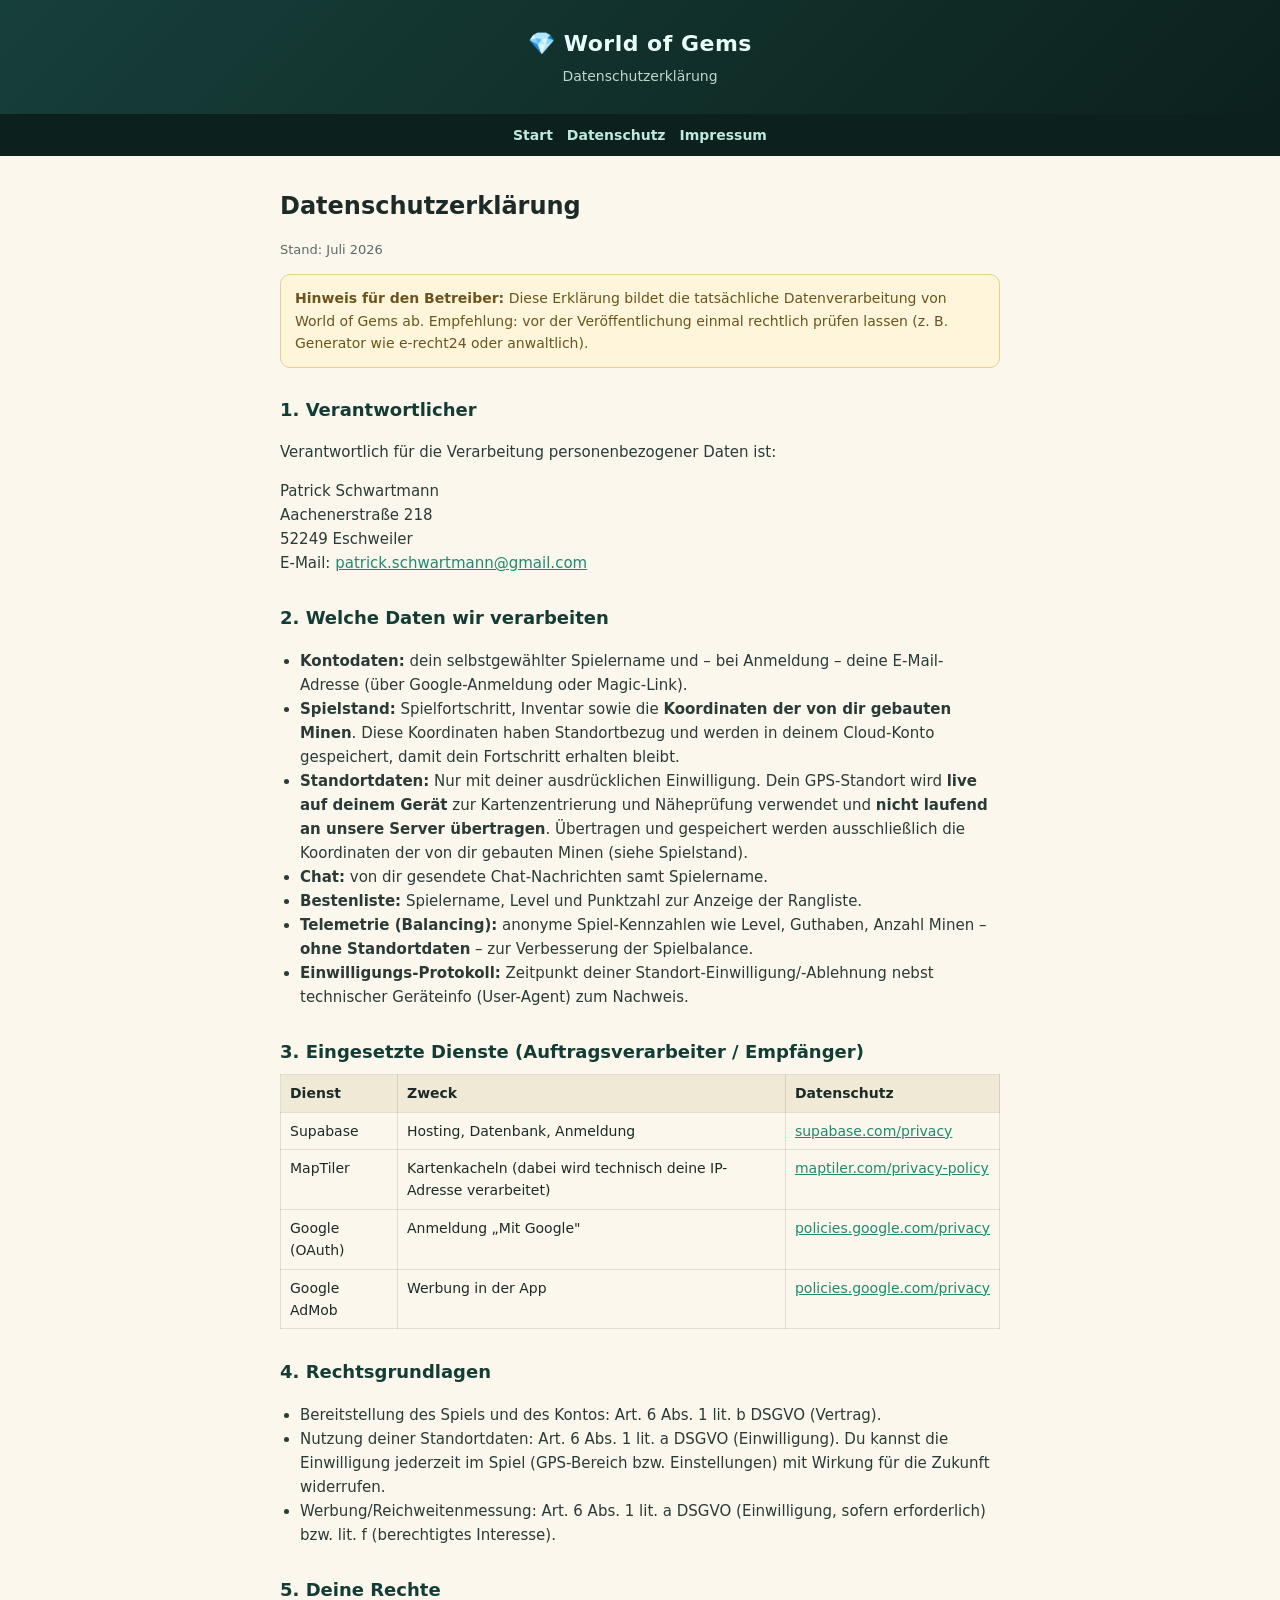
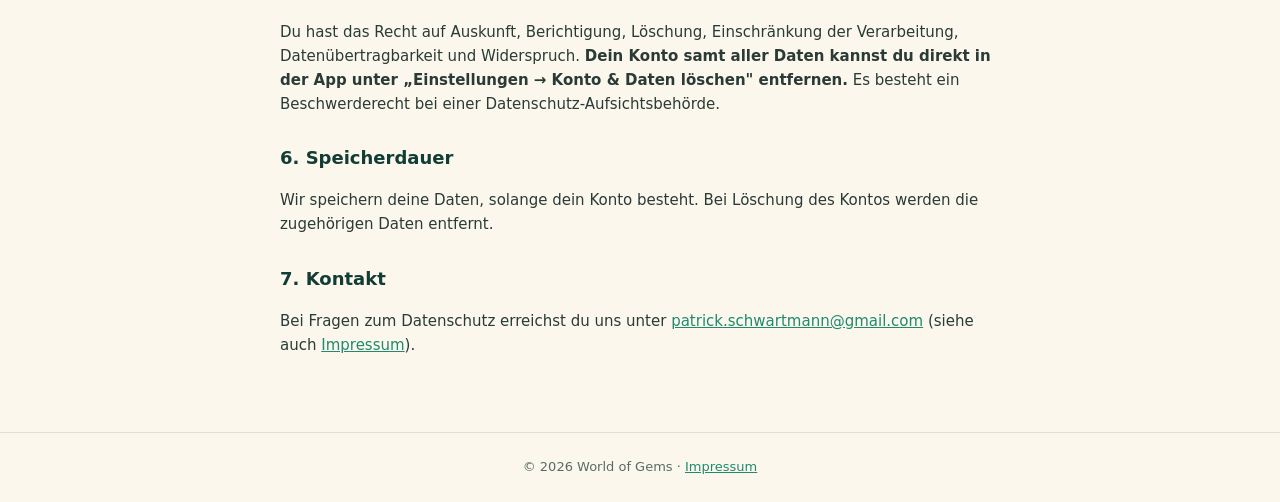
==== datenschutz.html @ c991924c "Add files via upload" ====
<!DOCTYPE html>
<html lang="de">
<head>
<meta charset="utf-8">
<meta name="viewport" content="width=device-width, initial-scale=1">
<title>Datenschutzerklärung – World of Gems</title>
<link rel="stylesheet" href="style.css">
</head>
<body>
<header class="site">
  <div class="logo">💎 World of Gems</div>
  <div class="sub">Datenschutzerklärung</div>
</header>
<nav class="site">
  <a href="index.html">Start</a>
  <a href="datenschutz.html">Datenschutz</a>
  <a href="impressum.html">Impressum</a>
</nav>
<main>
  <h1>Datenschutzerklärung</h1>
  <p class="muted">Stand: Juli 2026</p>

  <div class="note"><b>Hinweis für den Betreiber:</b> Diese Erklärung bildet die tatsächliche Datenverarbeitung von World of Gems ab. Empfehlung: vor der Veröffentlichung einmal rechtlich prüfen lassen (z. B. Generator wie e-recht24 oder anwaltlich).</div>

  <h2>1. Verantwortlicher</h2>
  <p>Verantwortlich für die Verarbeitung personenbezogener Daten ist:</p>
  <p>Patrick Schwartmann<br>Aachenerstraße 218<br>52249 Eschweiler<br>E-Mail: <a href="mailto:patrick.schwartmann@gmail.com">patrick.schwartmann@gmail.com</a></p>

  <h2>2. Welche Daten wir verarbeiten</h2>
  <ul>
    <li><b>Kontodaten:</b> dein selbstgewählter Spielername und – bei Anmeldung – deine E-Mail-Adresse (über Google-Anmeldung oder Magic-Link).</li>
    <li><b>Spielstand:</b> Spielfortschritt, Inventar sowie die <b>Koordinaten der von dir gebauten Minen</b>. Diese Koordinaten haben Standortbezug und werden in deinem Cloud-Konto gespeichert, damit dein Fortschritt erhalten bleibt.</li>
    <li><b>Standortdaten:</b> Nur mit deiner ausdrücklichen Einwilligung. Dein GPS-Standort wird <b>live auf deinem Gerät</b> zur Kartenzentrierung und Näheprüfung verwendet und <b>nicht laufend an unsere Server übertragen</b>. Übertragen und gespeichert werden ausschließlich die Koordinaten der von dir gebauten Minen (siehe Spielstand).</li>
    <li><b>Chat:</b> von dir gesendete Chat-Nachrichten samt Spielername.</li>
    <li><b>Bestenliste:</b> Spielername, Level und Punktzahl zur Anzeige der Rangliste.</li>
    <li><b>Telemetrie (Balancing):</b> anonyme Spiel-Kennzahlen wie Level, Guthaben, Anzahl Minen – <b>ohne Standortdaten</b> – zur Verbesserung der Spielbalance.</li>
    <li><b>Einwilligungs-Protokoll:</b> Zeitpunkt deiner Standort-Einwilligung/-Ablehnung nebst technischer Geräteinfo (User-Agent) zum Nachweis.</li>
  </ul>

  <h2>3. Eingesetzte Dienste (Auftragsverarbeiter / Empfänger)</h2>
  <table>
    <tr><th>Dienst</th><th>Zweck</th><th>Datenschutz</th></tr>
    <tr><td>Supabase</td><td>Hosting, Datenbank, Anmeldung</td><td><a href="https://supabase.com/privacy" target="_blank" rel="noopener">supabase.com/privacy</a></td></tr>
    <tr><td>MapTiler</td><td>Kartenkacheln (dabei wird technisch deine IP-Adresse verarbeitet)</td><td><a href="https://www.maptiler.com/privacy-policy/" target="_blank" rel="noopener">maptiler.com/privacy-policy</a></td></tr>
    <tr><td>Google (OAuth)</td><td>Anmeldung „Mit Google"</td><td><a href="https://policies.google.com/privacy" target="_blank" rel="noopener">policies.google.com/privacy</a></td></tr>
    <tr><td>Google AdMob</td><td>Werbung in der App</td><td><a href="https://policies.google.com/privacy" target="_blank" rel="noopener">policies.google.com/privacy</a></td></tr>
  </table>

  <h2>4. Rechtsgrundlagen</h2>
  <ul>
    <li>Bereitstellung des Spiels und des Kontos: Art. 6 Abs. 1 lit. b DSGVO (Vertrag).</li>
    <li>Nutzung deiner Standortdaten: Art. 6 Abs. 1 lit. a DSGVO (Einwilligung). Du kannst die Einwilligung jederzeit im Spiel (GPS-Bereich bzw. Einstellungen) mit Wirkung für die Zukunft widerrufen.</li>
    <li>Werbung/Reichweitenmessung: Art. 6 Abs. 1 lit. a DSGVO (Einwilligung, sofern erforderlich) bzw. lit. f (berechtigtes Interesse).</li>
  </ul>

  <h2>5. Deine Rechte</h2>
  <p>Du hast das Recht auf Auskunft, Berichtigung, Löschung, Einschränkung der Verarbeitung, Datenübertragbarkeit und Widerspruch. <b>Dein Konto samt aller Daten kannst du direkt in der App unter „Einstellungen → Konto &amp; Daten löschen" entfernen.</b> Es besteht ein Beschwerderecht bei einer Datenschutz-Aufsichtsbehörde.</p>

  <h2>6. Speicherdauer</h2>
  <p>Wir speichern deine Daten, solange dein Konto besteht. Bei Löschung des Kontos werden die zugehörigen Daten entfernt.</p>

  <h2>7. Kontakt</h2>
  <p>Bei Fragen zum Datenschutz erreichst du uns unter <a href="mailto:patrick.schwartmann@gmail.com">patrick.schwartmann@gmail.com</a> (siehe auch <a href="impressum.html">Impressum</a>).</p>
</main>
<footer class="site">© 2026 World of Gems · <a href="impressum.html">Impressum</a></footer>
</body>
</html>
---- style.css ----
:root{
  --bg:#0e1b18; --card:#14262210; --ink:#1c2b27; --soft:#5a6b66;
  --accent:#1f8a70; --gold:#c8992e; --line:#0000001a; --paper:#fbf7ec;
}
*{box-sizing:border-box}
body{
  margin:0; font-family:system-ui,-apple-system,"Segoe UI",Roboto,Helvetica,Arial,sans-serif;
  color:var(--ink); background:var(--paper); line-height:1.6;
}
header.site{
  background:linear-gradient(135deg,#173f3a,#0c211d); color:#eafff8;
  padding:26px 20px; text-align:center;
}
header.site .logo{font-size:22px;font-weight:800;letter-spacing:.5px}
header.site .sub{opacity:.8;font-size:14px;margin-top:4px}
nav.site{display:flex;gap:14px;justify-content:center;background:#0c211d;padding:10px;flex-wrap:wrap}
nav.site a{color:#bfe9dd;text-decoration:none;font-weight:700;font-size:14px}
nav.site a:hover{color:#fff;text-decoration:underline}
main{max-width:760px;margin:0 auto;padding:26px 20px 60px}
h1{font-size:24px;margin:.2em 0 .6em}
h2{font-size:18px;margin:1.6em 0 .4em;color:#123c34}
p,li{font-size:15px;color:#2a3b37}
ul{padding-left:20px}
a{color:var(--accent)}
.note{background:#fff5db;border:1px solid #e6cf8f;border-radius:10px;padding:12px 14px;font-size:14px;color:#6b551e;margin:14px 0}
.card{background:#fff;border:1px solid var(--line);border-radius:12px;padding:18px 20px;margin:14px 0;box-shadow:0 1px 3px #0000000d}
.muted{color:var(--soft);font-size:13px}
footer.site{text-align:center;padding:24px;color:var(--soft);font-size:13px;border-top:1px solid var(--line)}
table{border-collapse:collapse;width:100%;font-size:14px;margin:8px 0}
td,th{border:1px solid var(--line);padding:7px 9px;text-align:left;vertical-align:top}
th{background:#f0e9d6}
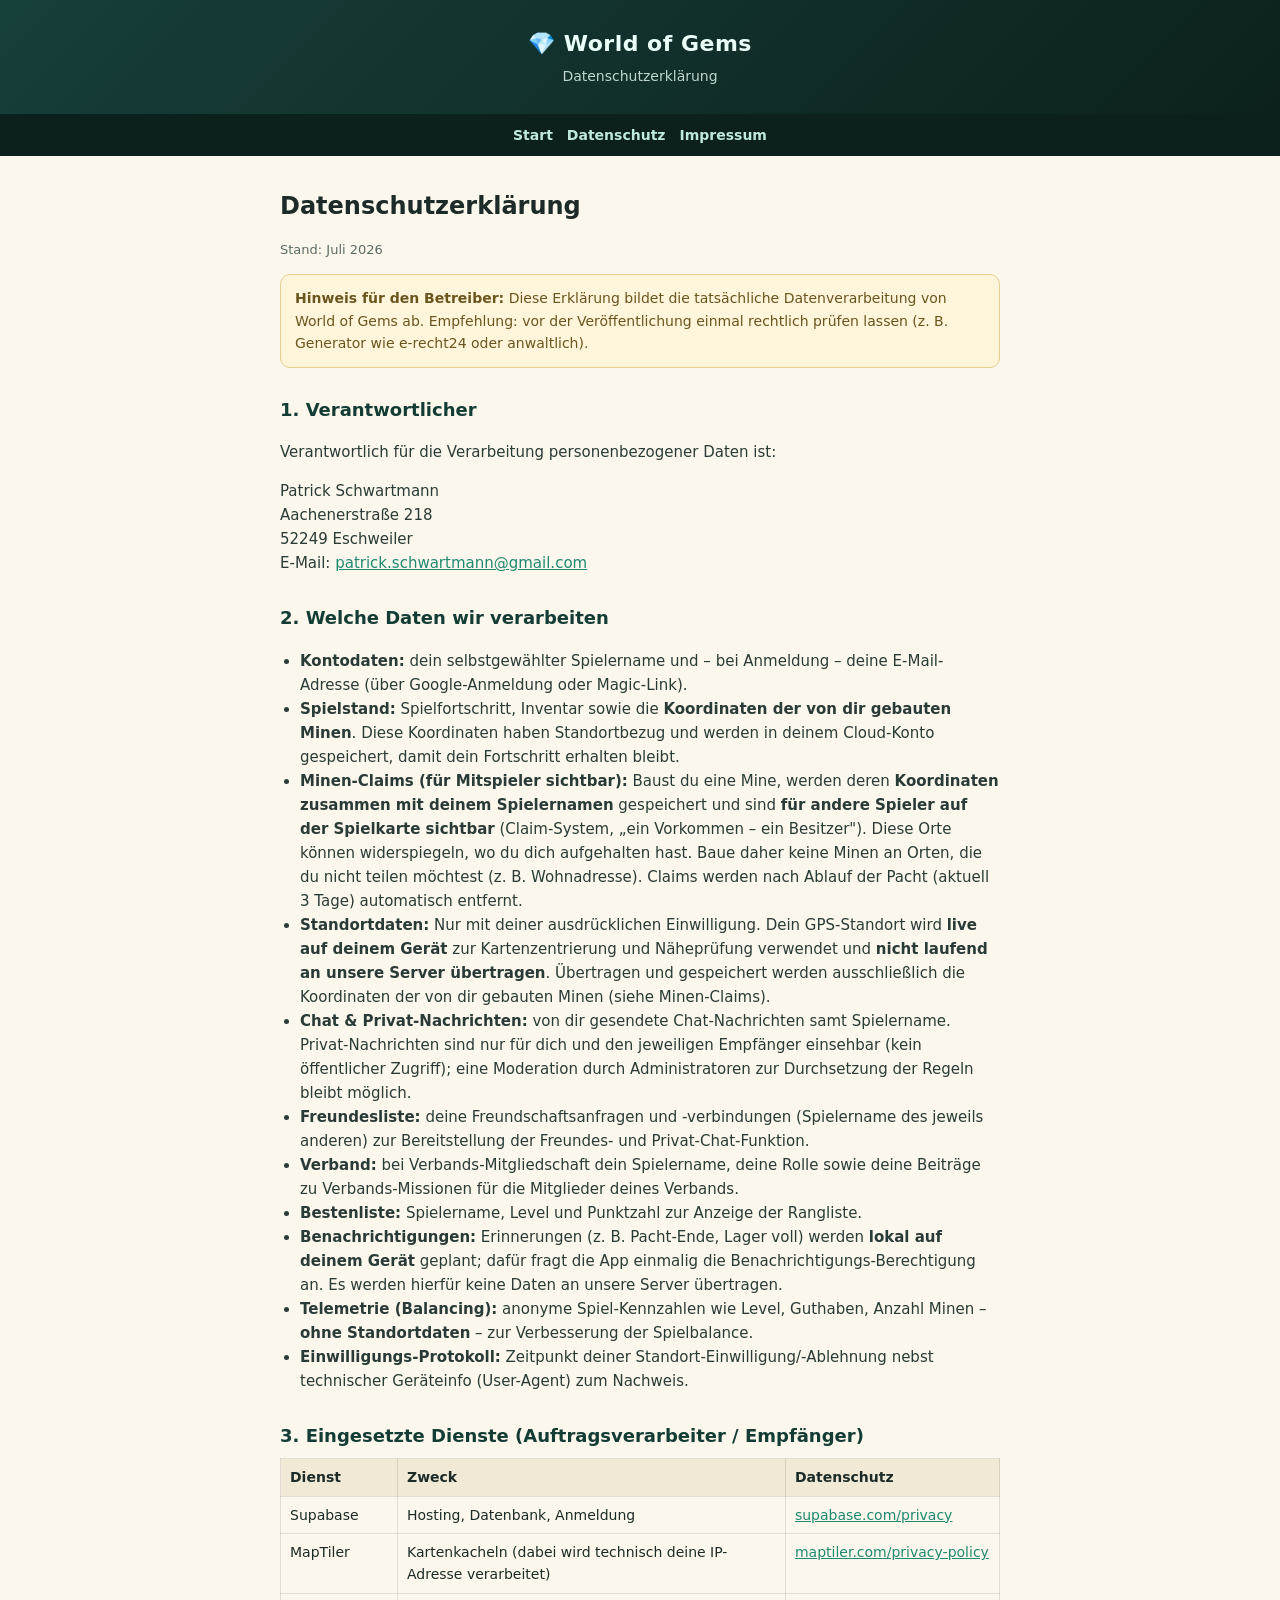
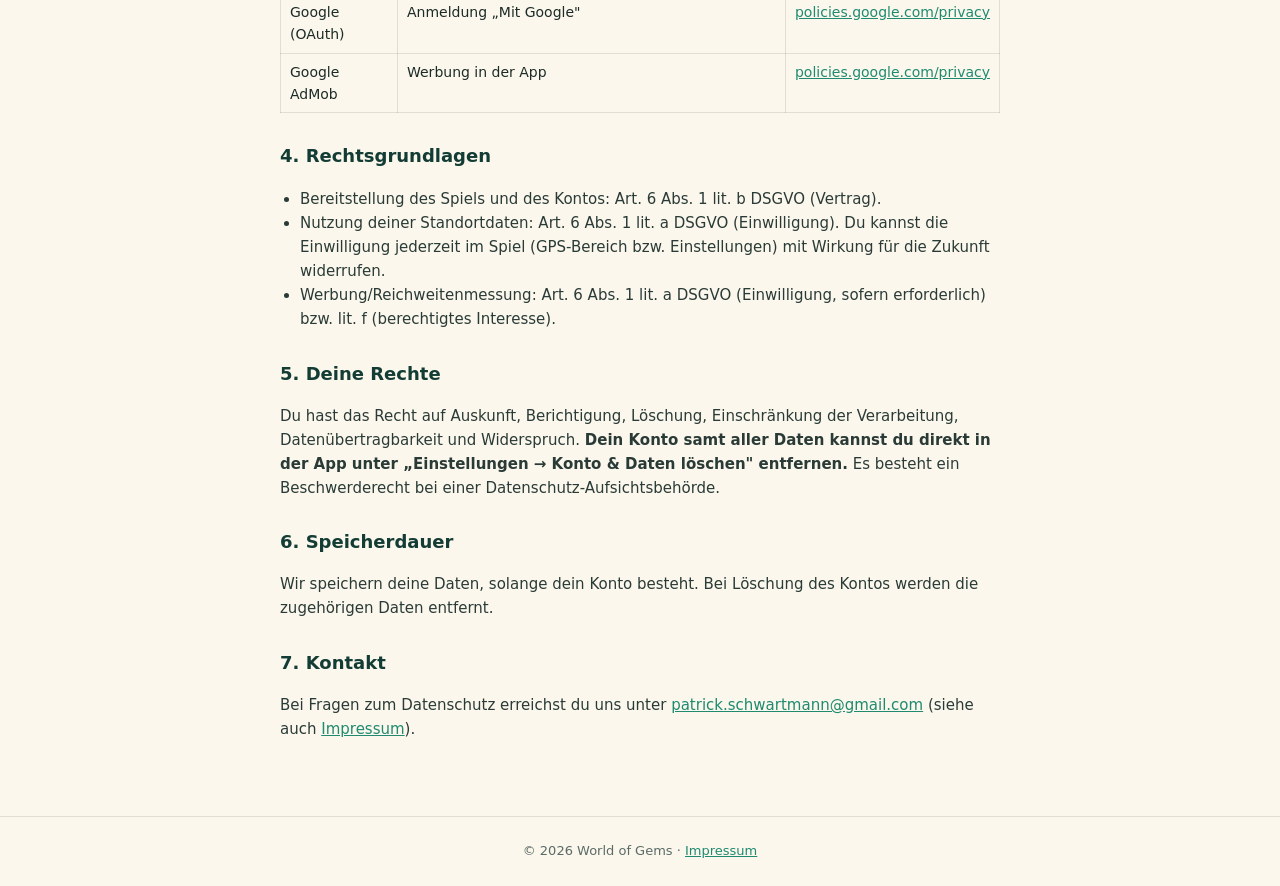
==== commit aa3fa36e: "Add files via upload" ====
--- a/datenschutz.html
+++ b/datenschutz.html
@@ -30,9 +30,13 @@
   <ul>
     <li><b>Kontodaten:</b> dein selbstgewählter Spielername und – bei Anmeldung – deine E-Mail-Adresse (über Google-Anmeldung oder Magic-Link).</li>
     <li><b>Spielstand:</b> Spielfortschritt, Inventar sowie die <b>Koordinaten der von dir gebauten Minen</b>. Diese Koordinaten haben Standortbezug und werden in deinem Cloud-Konto gespeichert, damit dein Fortschritt erhalten bleibt.</li>
-    <li><b>Standortdaten:</b> Nur mit deiner ausdrücklichen Einwilligung. Dein GPS-Standort wird <b>live auf deinem Gerät</b> zur Kartenzentrierung und Näheprüfung verwendet und <b>nicht laufend an unsere Server übertragen</b>. Übertragen und gespeichert werden ausschließlich die Koordinaten der von dir gebauten Minen (siehe Spielstand).</li>
-    <li><b>Chat:</b> von dir gesendete Chat-Nachrichten samt Spielername.</li>
+    <li><b>Minen-Claims (für Mitspieler sichtbar):</b> Baust du eine Mine, werden deren <b>Koordinaten zusammen mit deinem Spielernamen</b> gespeichert und sind <b>für andere Spieler auf der Spielkarte sichtbar</b> (Claim-System, „ein Vorkommen – ein Besitzer"). Diese Orte können widerspiegeln, wo du dich aufgehalten hast. Baue daher keine Minen an Orten, die du nicht teilen möchtest (z.&nbsp;B. Wohnadresse). Claims werden nach Ablauf der Pacht (aktuell 3 Tage) automatisch entfernt.</li>
+    <li><b>Standortdaten:</b> Nur mit deiner ausdrücklichen Einwilligung. Dein GPS-Standort wird <b>live auf deinem Gerät</b> zur Kartenzentrierung und Näheprüfung verwendet und <b>nicht laufend an unsere Server übertragen</b>. Übertragen und gespeichert werden ausschließlich die Koordinaten der von dir gebauten Minen (siehe Minen-Claims).</li>
+    <li><b>Chat &amp; Privat-Nachrichten:</b> von dir gesendete Chat-Nachrichten samt Spielername. Privat-Nachrichten sind nur für dich und den jeweiligen Empfänger einsehbar (kein öffentlicher Zugriff); eine Moderation durch Administratoren zur Durchsetzung der Regeln bleibt möglich.</li>
+    <li><b>Freundesliste:</b> deine Freundschaftsanfragen und -verbindungen (Spielername des jeweils anderen) zur Bereitstellung der Freundes- und Privat-Chat-Funktion.</li>
+    <li><b>Verband:</b> bei Verbands-Mitgliedschaft dein Spielername, deine Rolle sowie deine Beiträge zu Verbands-Missionen für die Mitglieder deines Verbands.</li>
     <li><b>Bestenliste:</b> Spielername, Level und Punktzahl zur Anzeige der Rangliste.</li>
+    <li><b>Benachrichtigungen:</b> Erinnerungen (z.&nbsp;B. Pacht-Ende, Lager voll) werden <b>lokal auf deinem Gerät</b> geplant; dafür fragt die App einmalig die Benachrichtigungs-Berechtigung an. Es werden hierfür keine Daten an unsere Server übertragen.</li>
     <li><b>Telemetrie (Balancing):</b> anonyme Spiel-Kennzahlen wie Level, Guthaben, Anzahl Minen – <b>ohne Standortdaten</b> – zur Verbesserung der Spielbalance.</li>
     <li><b>Einwilligungs-Protokoll:</b> Zeitpunkt deiner Standort-Einwilligung/-Ablehnung nebst technischer Geräteinfo (User-Agent) zum Nachweis.</li>
   </ul>
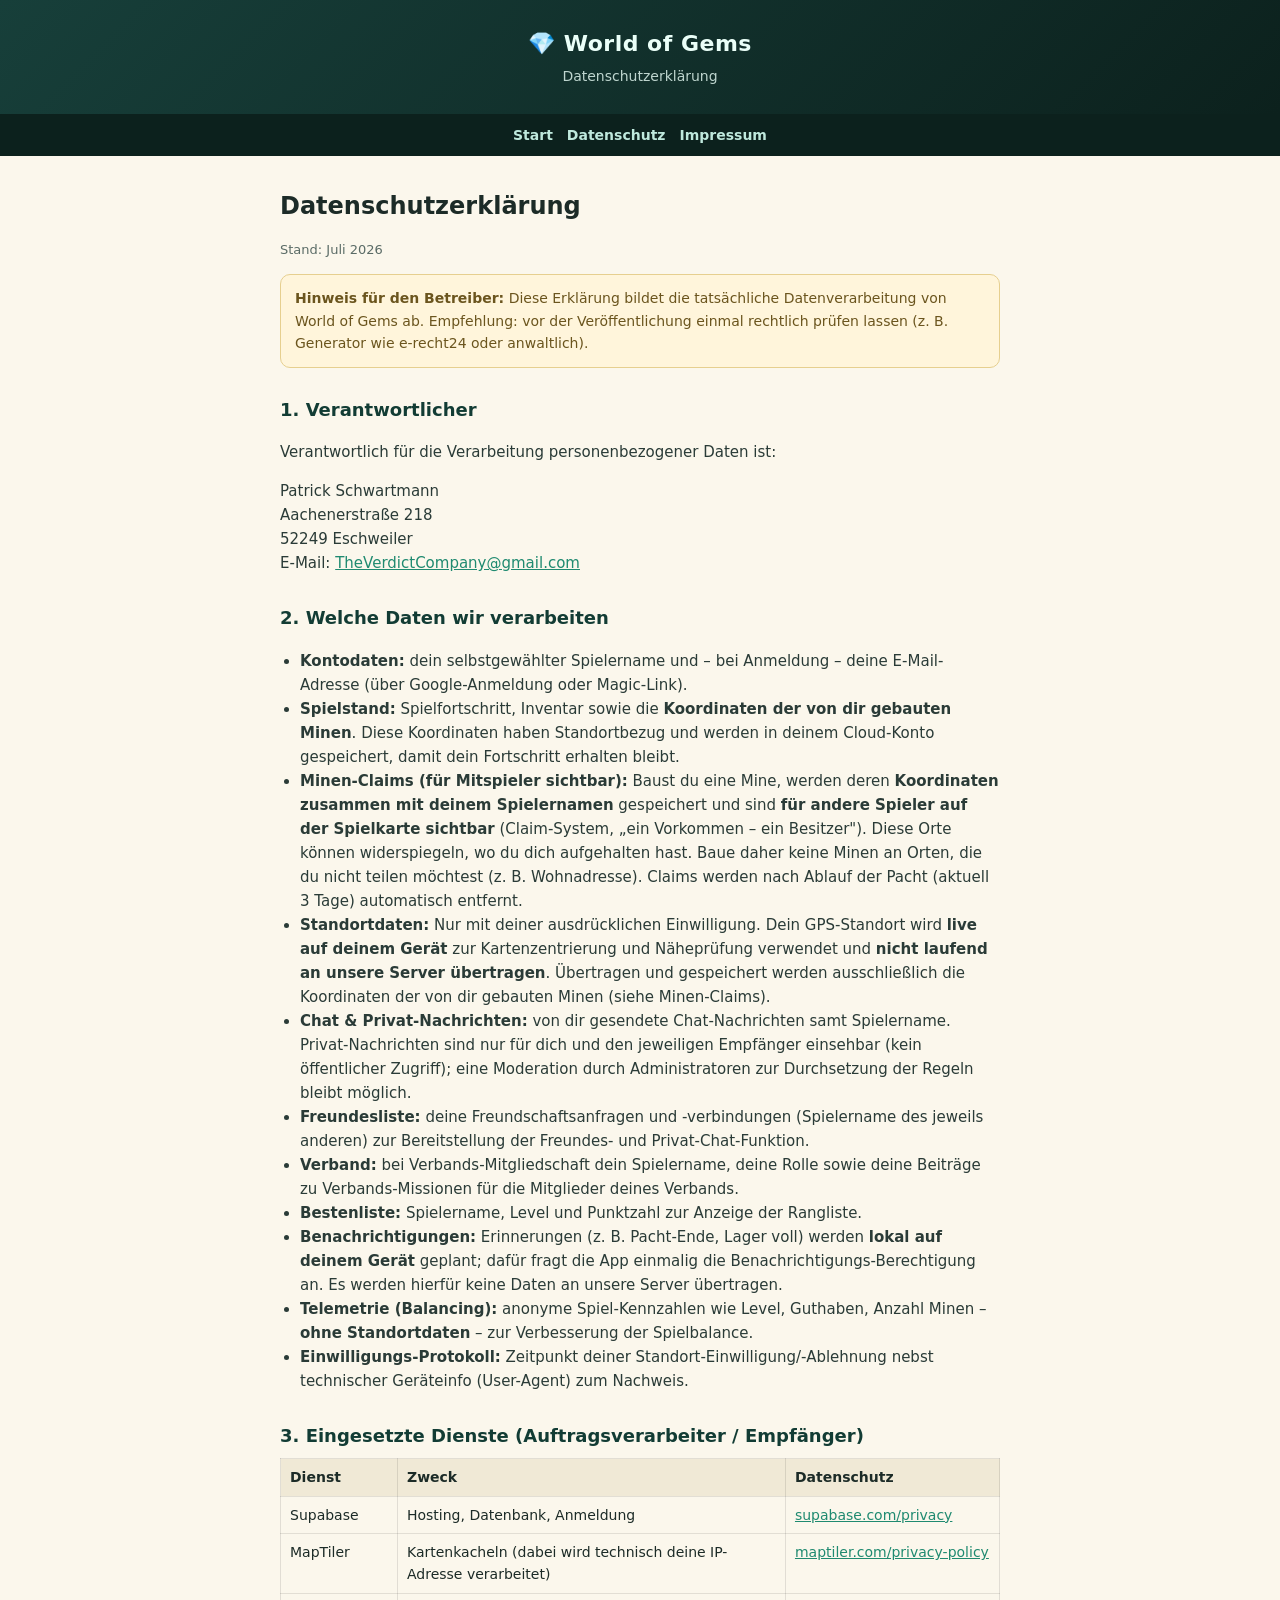
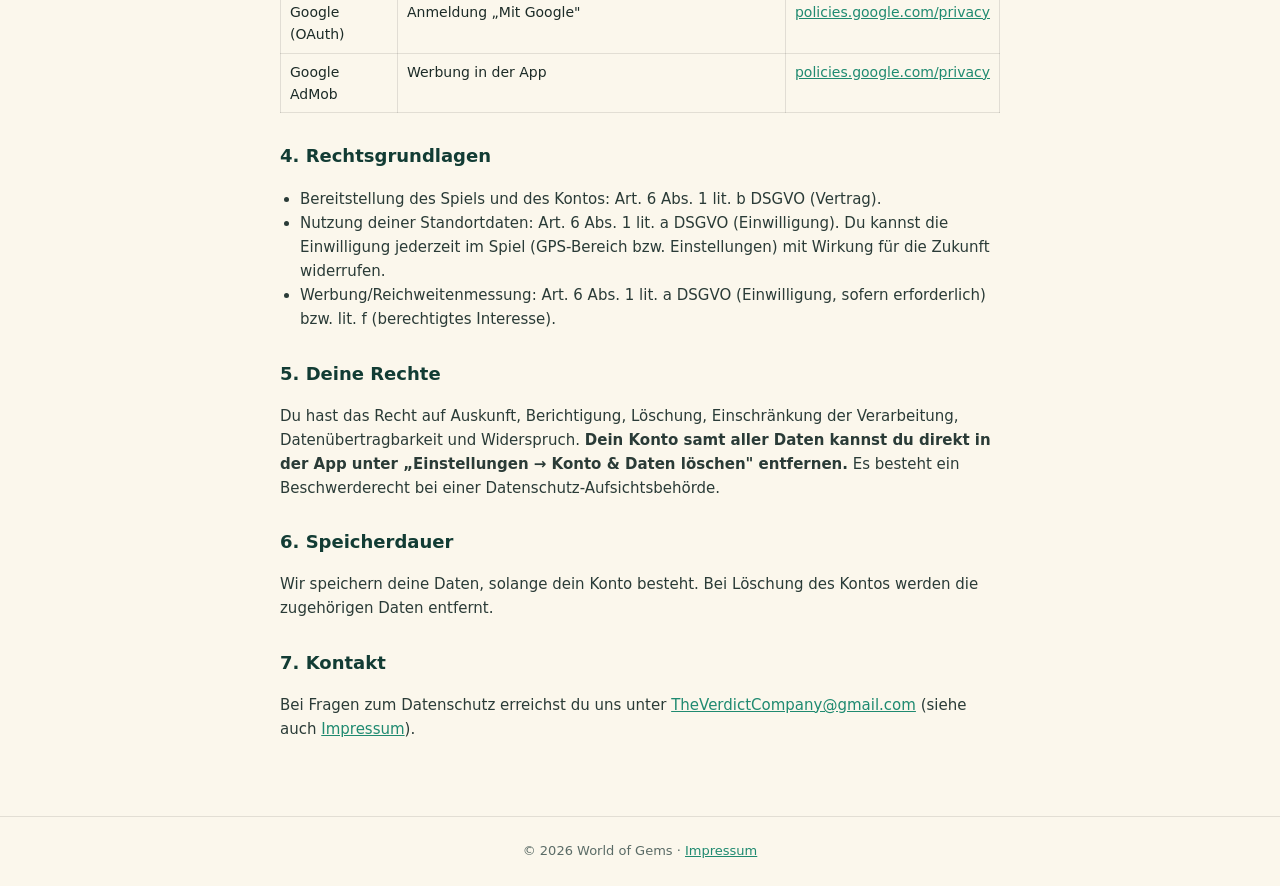
==== commit 2ed297e9: "Add files via upload" ====
--- a/datenschutz.html
+++ b/datenschutz.html
@@ -24,7 +24,7 @@
 
   <h2>1. Verantwortlicher</h2>
   <p>Verantwortlich für die Verarbeitung personenbezogener Daten ist:</p>
-  <p>Patrick Schwartmann<br>Aachenerstraße 218<br>52249 Eschweiler<br>E-Mail: <a href="mailto:patrick.schwartmann@gmail.com">patrick.schwartmann@gmail.com</a></p>
+  <p>Patrick Schwartmann<br>Aachenerstraße 218<br>52249 Eschweiler<br>E-Mail: <a href="mailto:TheVerdictCompany@gmail.com">TheVerdictCompany@gmail.com</a></p>
 
   <h2>2. Welche Daten wir verarbeiten</h2>
   <ul>
@@ -64,7 +64,7 @@
   <p>Wir speichern deine Daten, solange dein Konto besteht. Bei Löschung des Kontos werden die zugehörigen Daten entfernt.</p>
 
   <h2>7. Kontakt</h2>
-  <p>Bei Fragen zum Datenschutz erreichst du uns unter <a href="mailto:patrick.schwartmann@gmail.com">patrick.schwartmann@gmail.com</a> (siehe auch <a href="impressum.html">Impressum</a>).</p>
+  <p>Bei Fragen zum Datenschutz erreichst du uns unter <a href="mailto:TheVerdictCompany@gmail.com">TheVerdictCompany@gmail.com</a> (siehe auch <a href="impressum.html">Impressum</a>).</p>
 </main>
 <footer class="site">© 2026 World of Gems · <a href="impressum.html">Impressum</a></footer>
 </body>
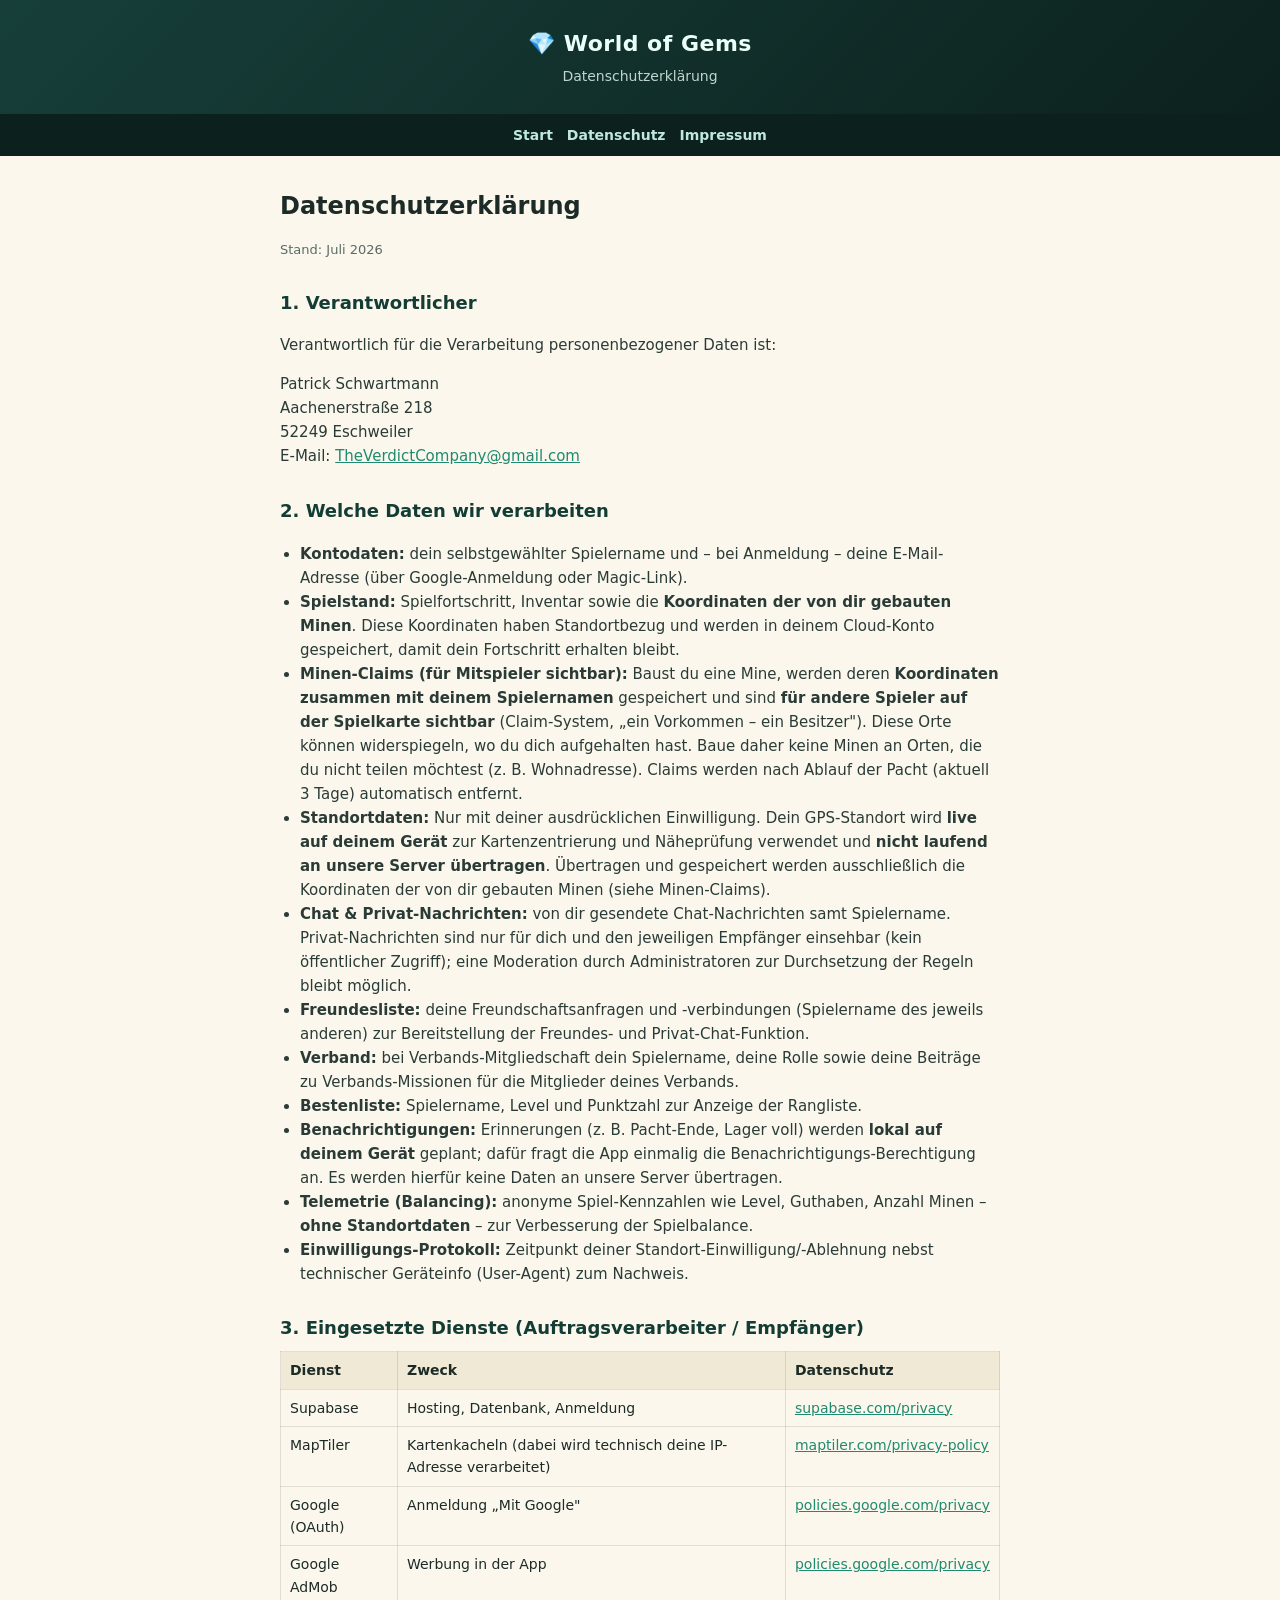
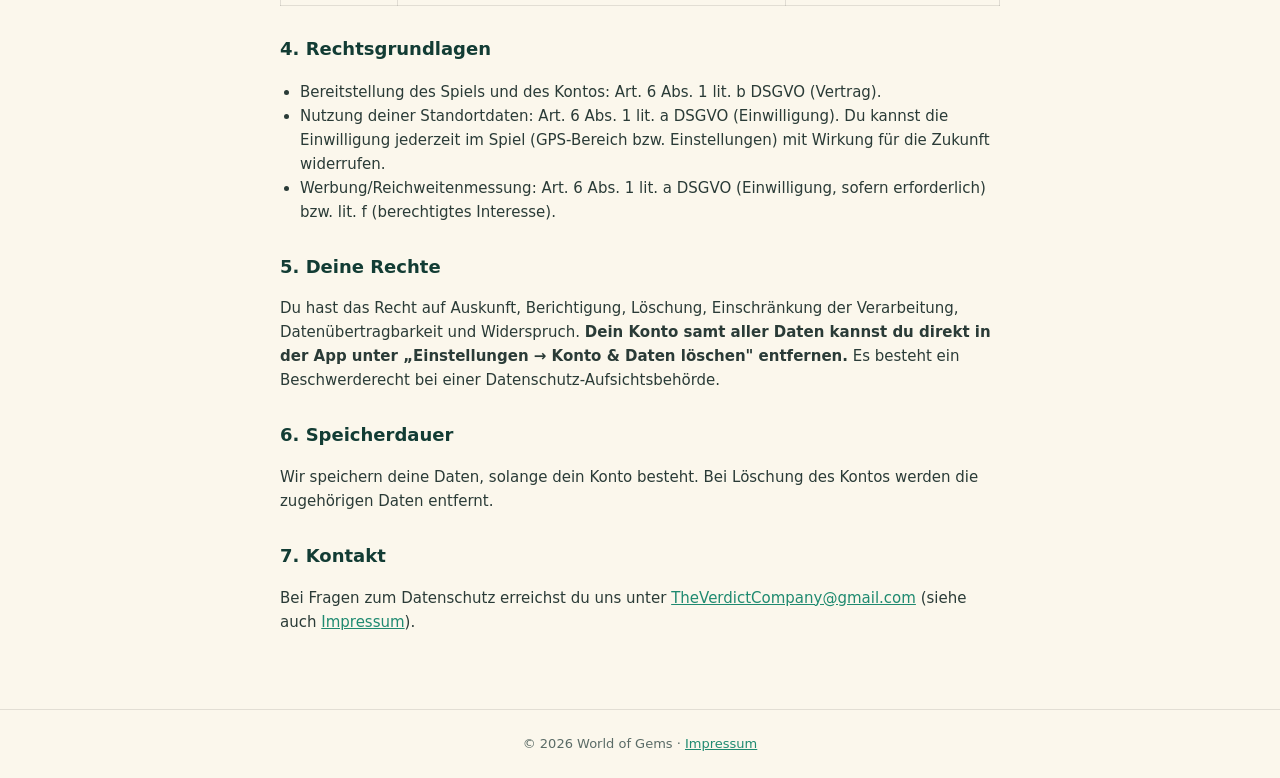
==== commit 7d14c897: "Add files via upload" ====
--- a/datenschutz.html
+++ b/datenschutz.html
@@ -19,8 +19,6 @@
 <main>
   <h1>Datenschutzerklärung</h1>
   <p class="muted">Stand: Juli 2026</p>
-
-  <div class="note"><b>Hinweis für den Betreiber:</b> Diese Erklärung bildet die tatsächliche Datenverarbeitung von World of Gems ab. Empfehlung: vor der Veröffentlichung einmal rechtlich prüfen lassen (z. B. Generator wie e-recht24 oder anwaltlich).</div>
 
   <h2>1. Verantwortlicher</h2>
   <p>Verantwortlich für die Verarbeitung personenbezogener Daten ist:</p>
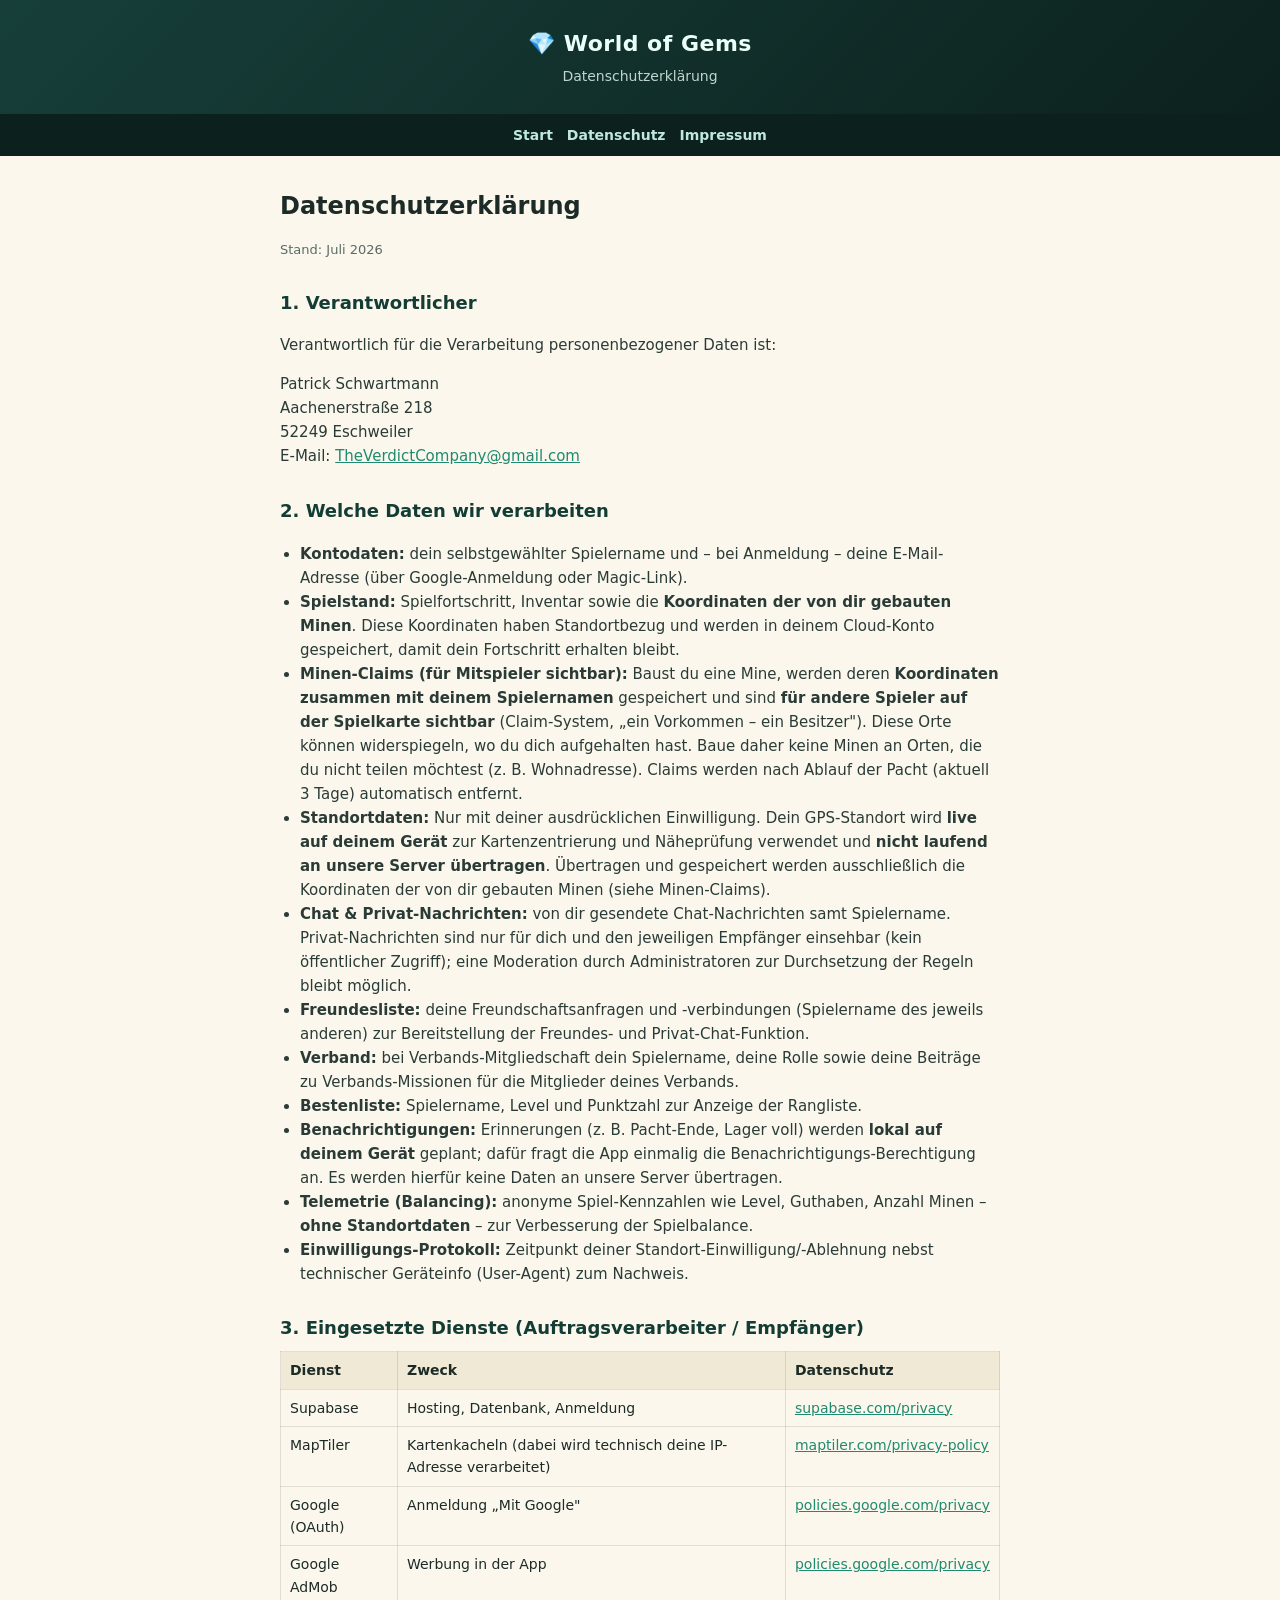
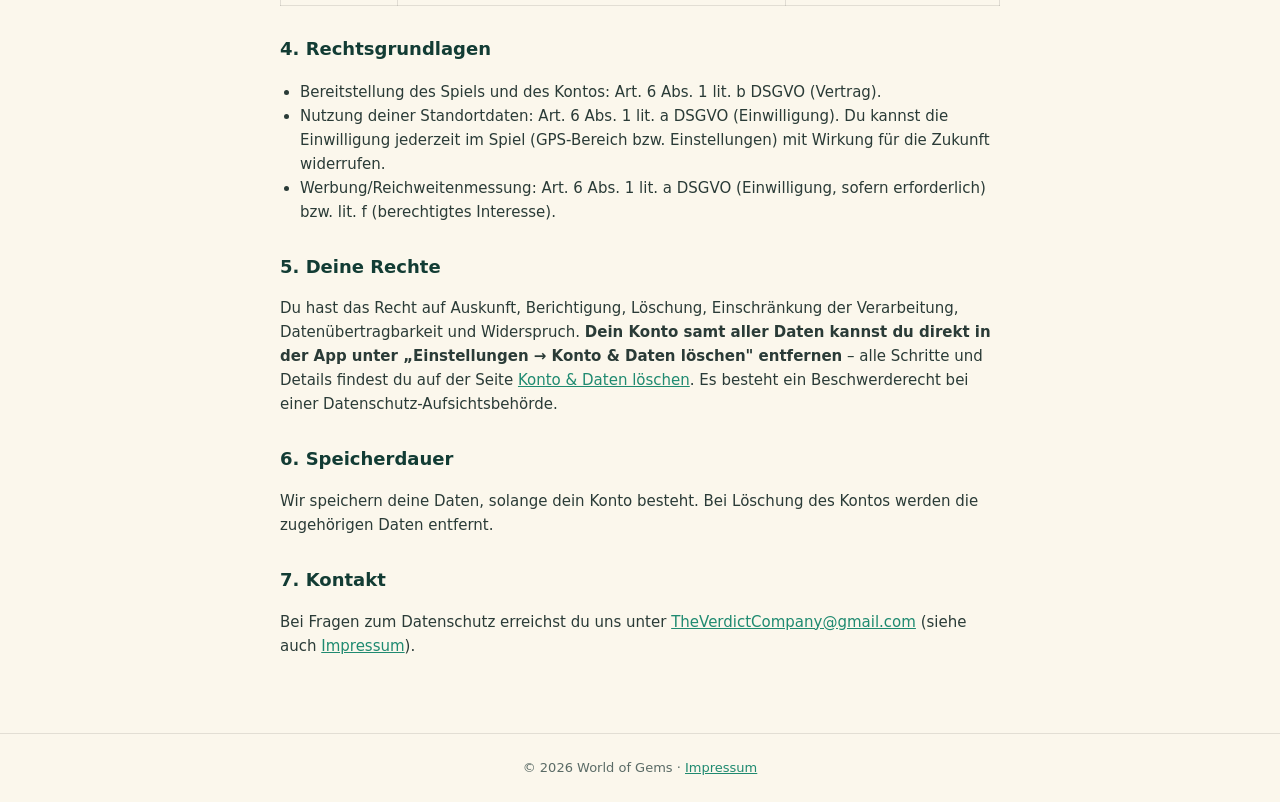
==== commit 7ebd7389: "Add files via upload" ====
--- a/datenschutz.html
+++ b/datenschutz.html
@@ -56,7 +56,7 @@
   </ul>
 
   <h2>5. Deine Rechte</h2>
-  <p>Du hast das Recht auf Auskunft, Berichtigung, Löschung, Einschränkung der Verarbeitung, Datenübertragbarkeit und Widerspruch. <b>Dein Konto samt aller Daten kannst du direkt in der App unter „Einstellungen → Konto &amp; Daten löschen" entfernen.</b> Es besteht ein Beschwerderecht bei einer Datenschutz-Aufsichtsbehörde.</p>
+  <p>Du hast das Recht auf Auskunft, Berichtigung, Löschung, Einschränkung der Verarbeitung, Datenübertragbarkeit und Widerspruch. <b>Dein Konto samt aller Daten kannst du direkt in der App unter „Einstellungen → Konto &amp; Daten löschen" entfernen</b> – alle Schritte und Details findest du auf der Seite <a href="konto-loeschen.html">Konto &amp; Daten löschen</a>. Es besteht ein Beschwerderecht bei einer Datenschutz-Aufsichtsbehörde.</p>
 
   <h2>6. Speicherdauer</h2>
   <p>Wir speichern deine Daten, solange dein Konto besteht. Bei Löschung des Kontos werden die zugehörigen Daten entfernt.</p>
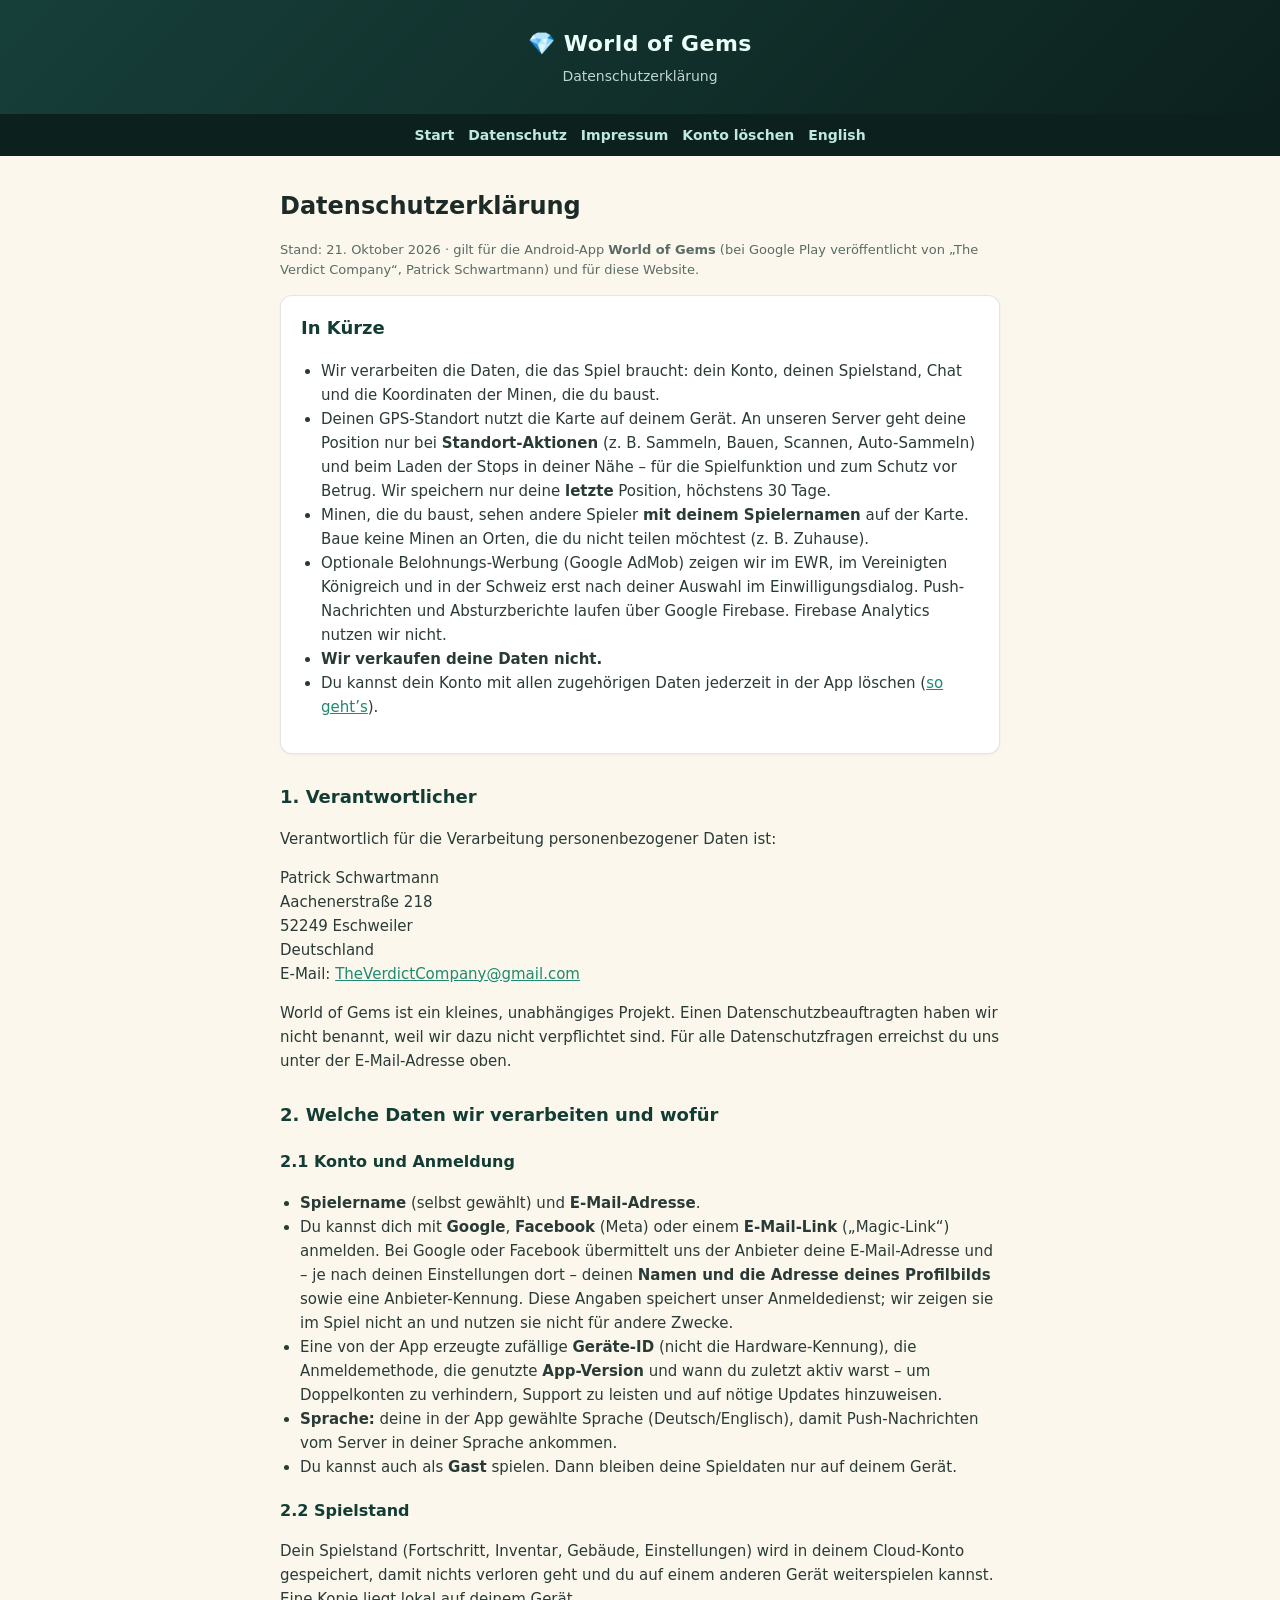
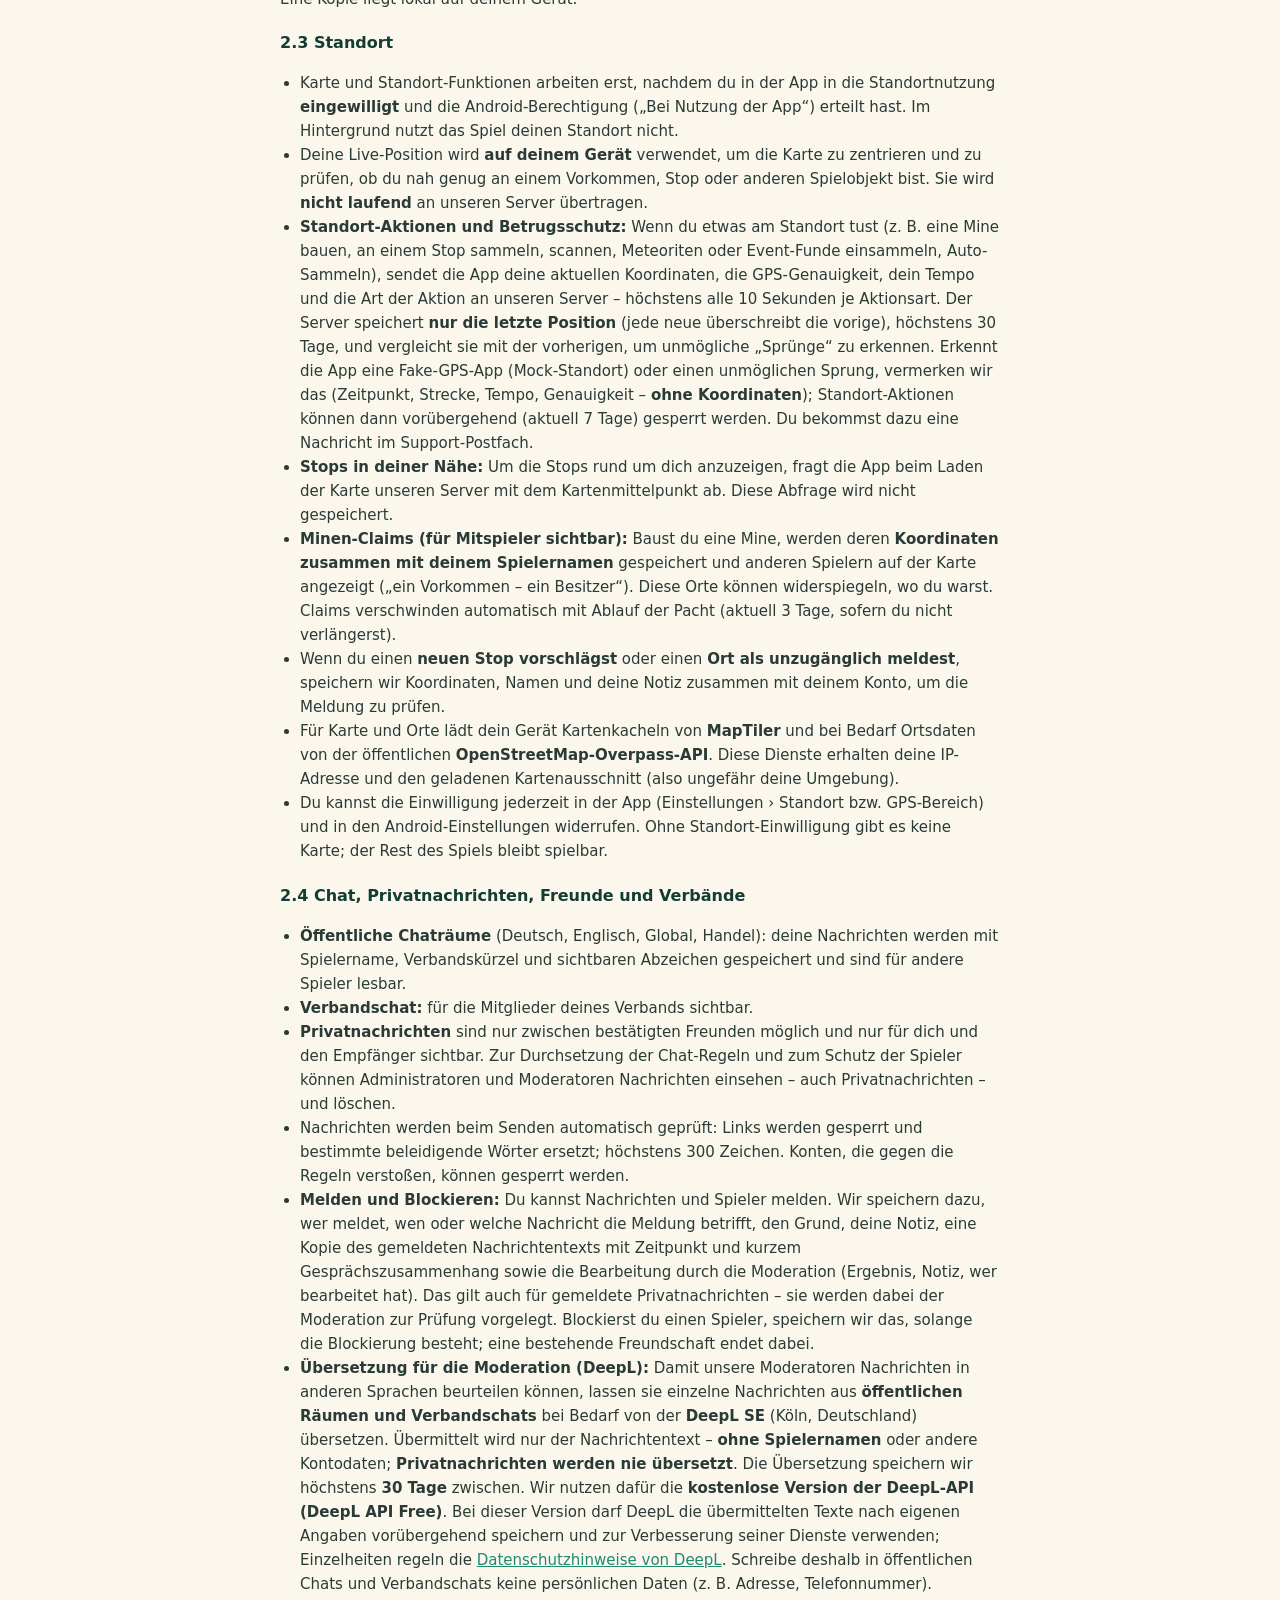
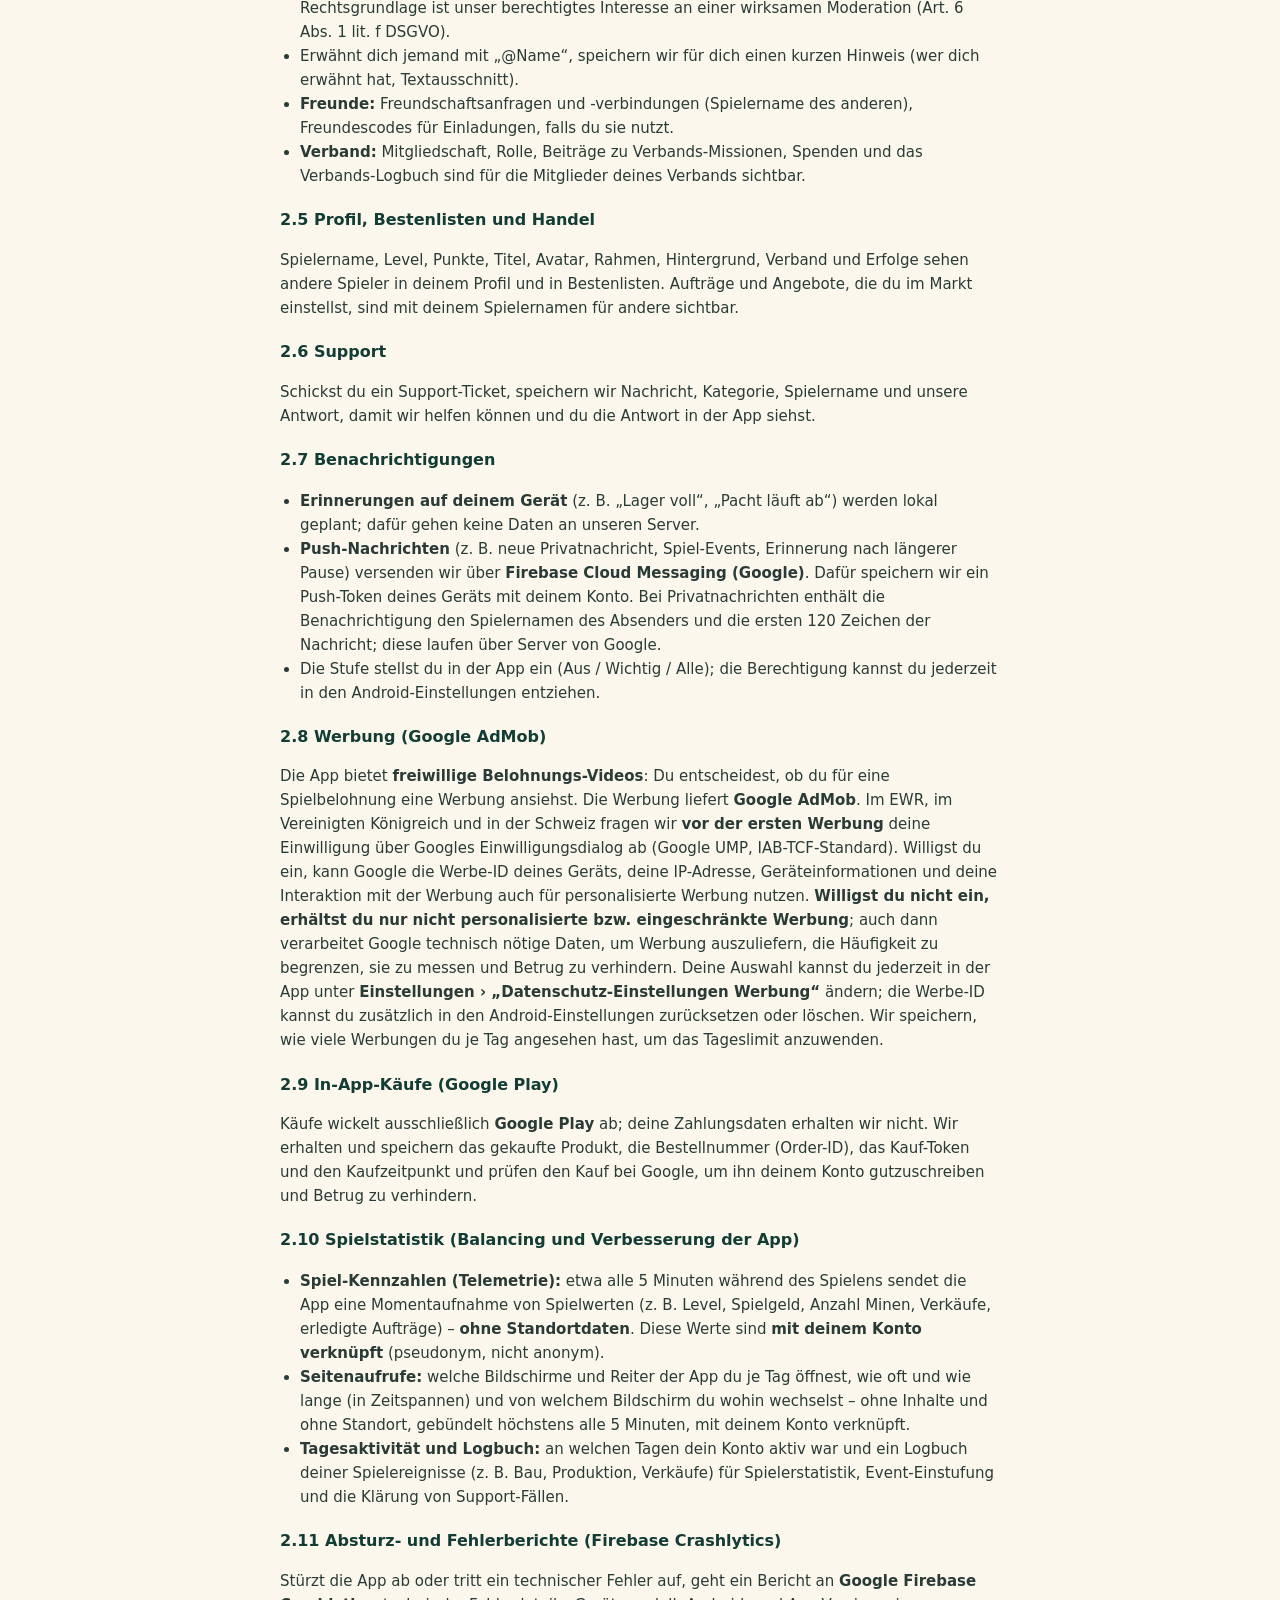
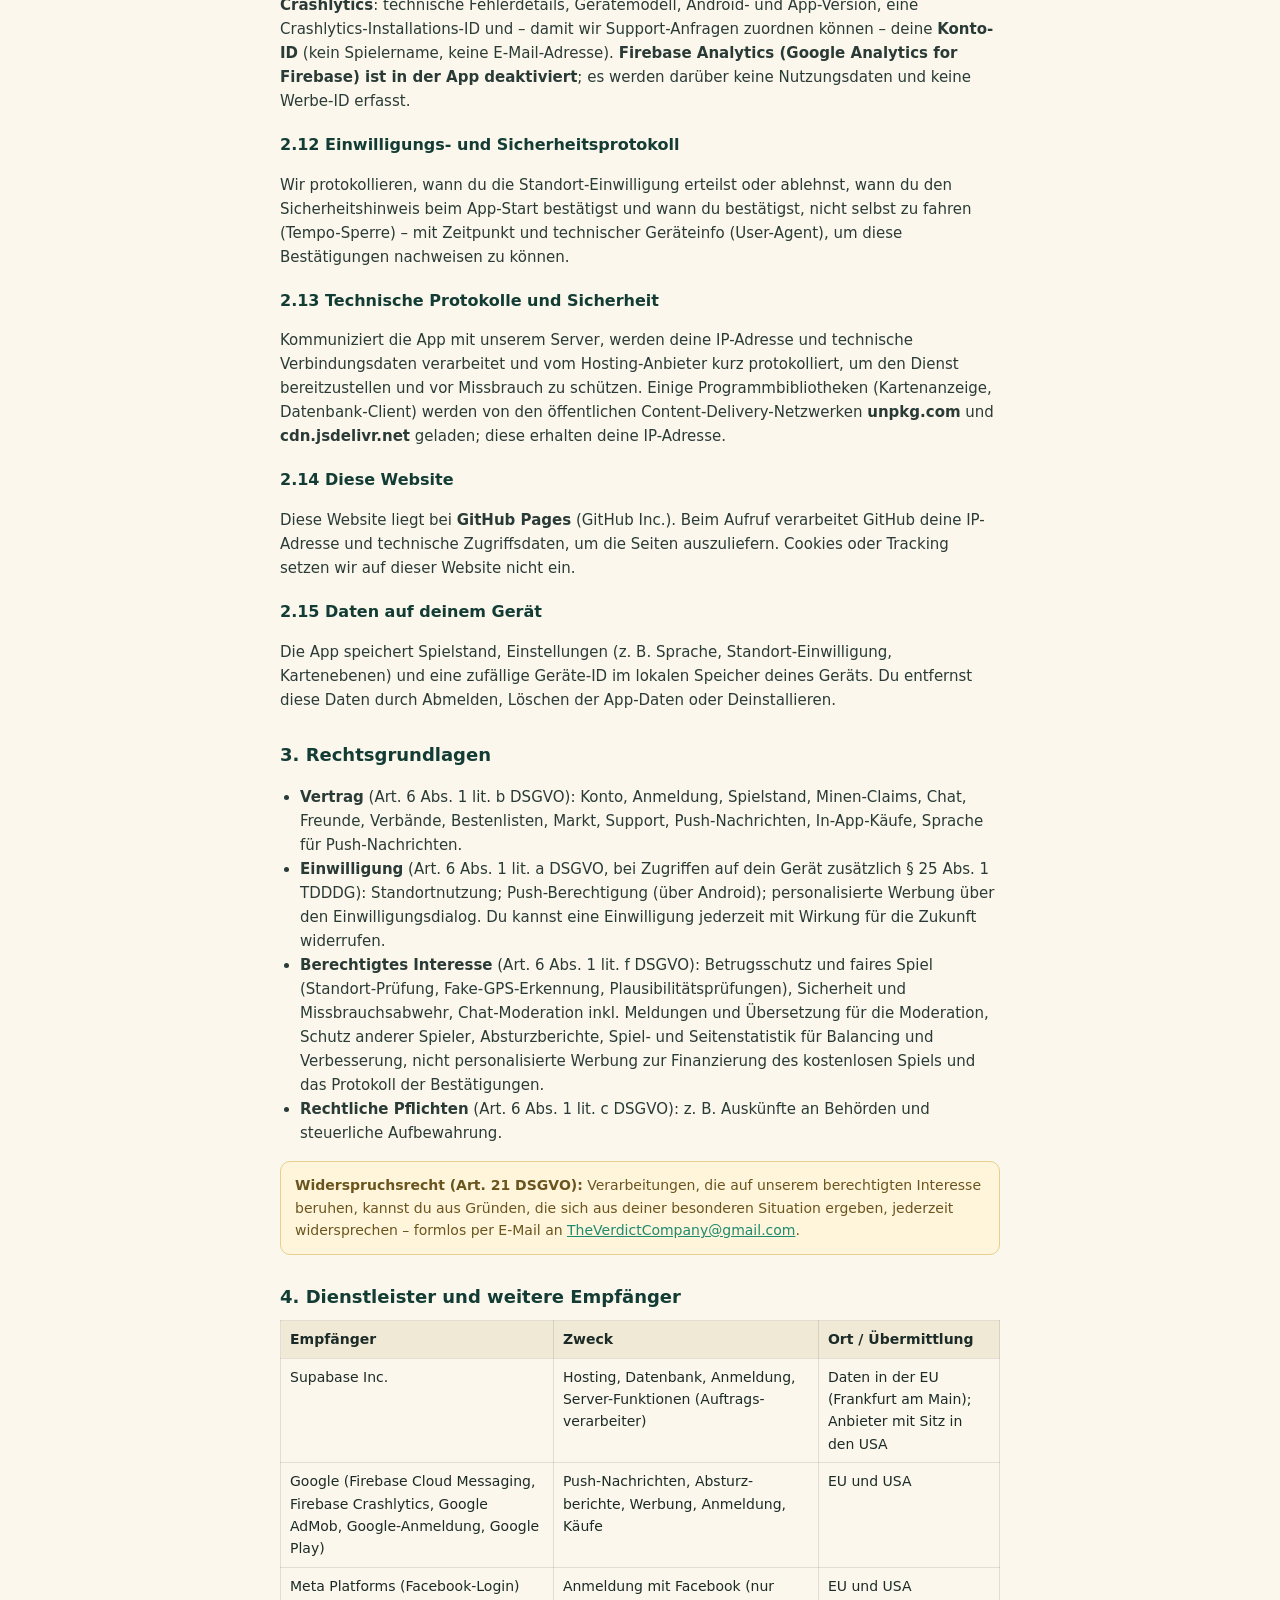
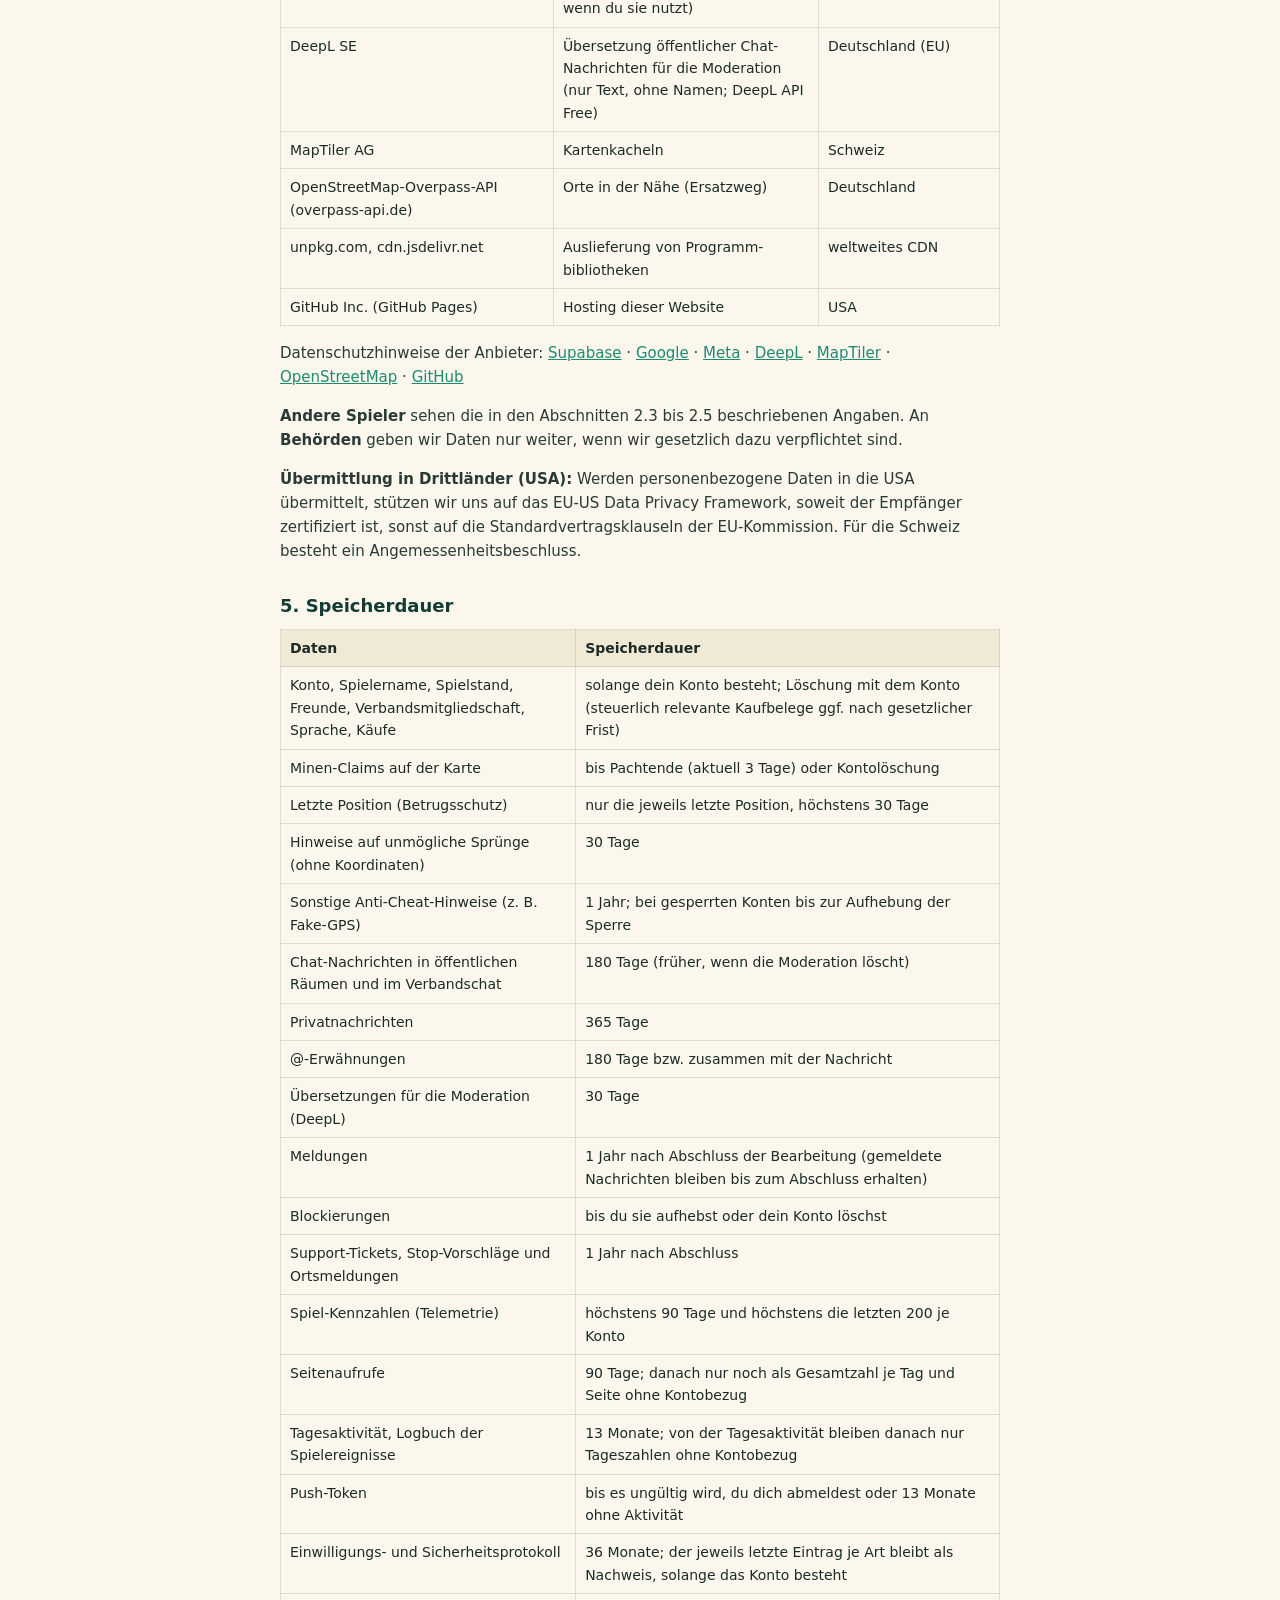
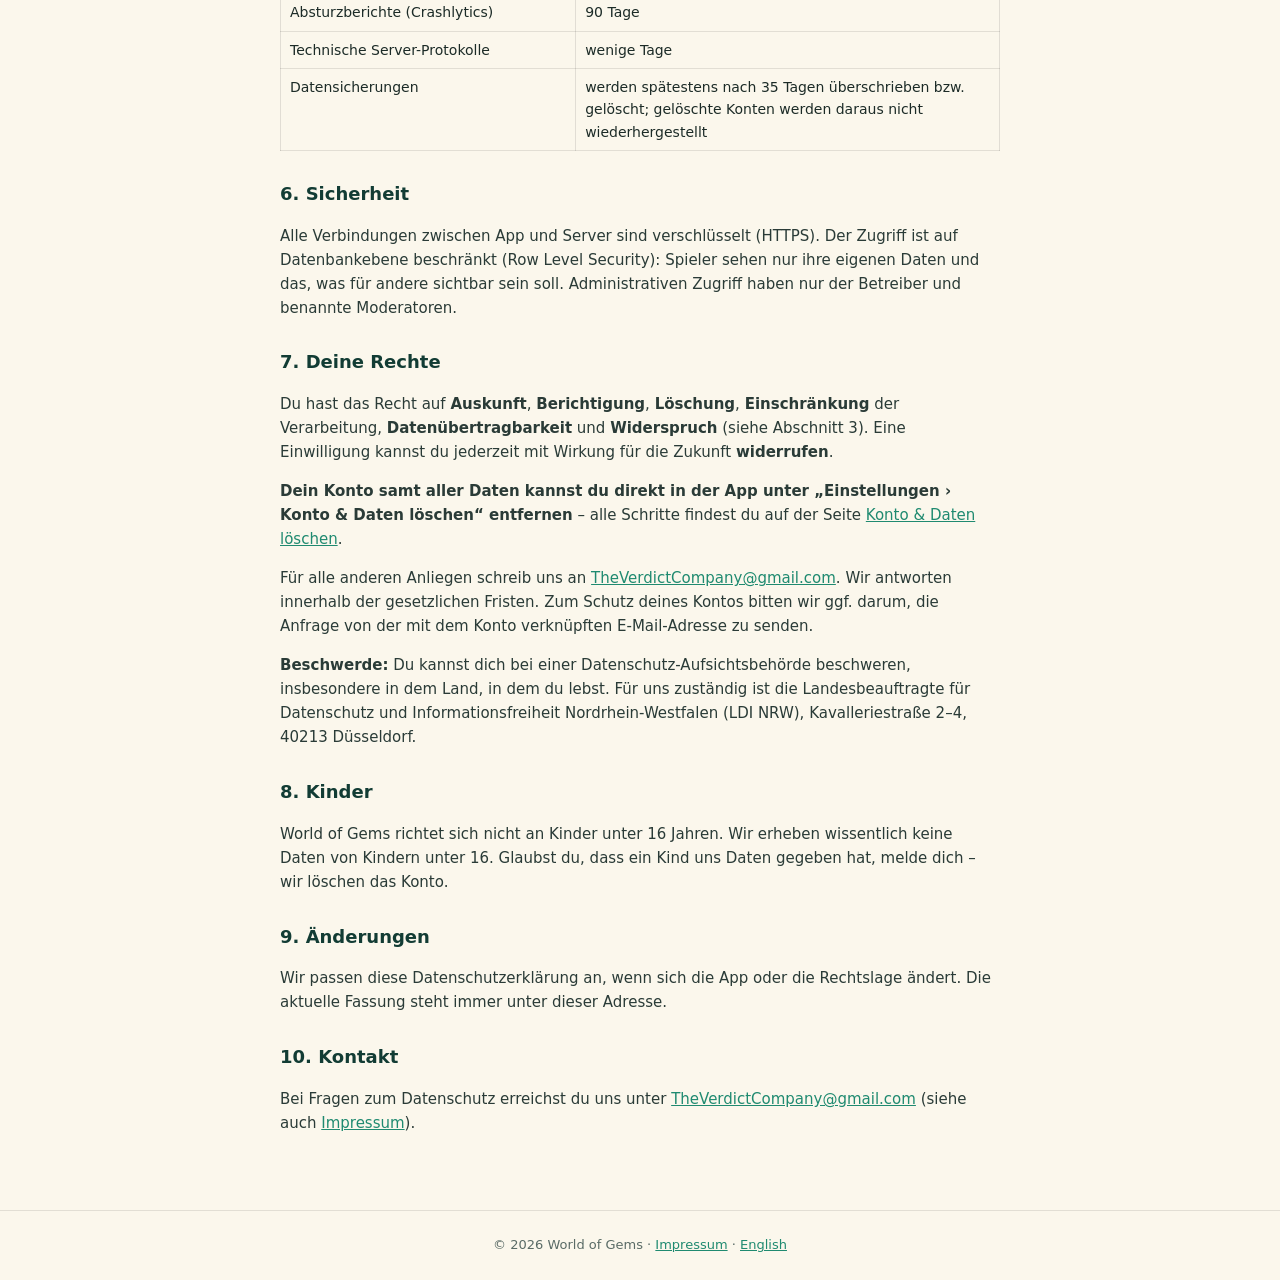
==== commit 8197130d: "Add files via upload" ====
--- a/datenschutz.html
+++ b/datenschutz.html
@@ -1,69 +1,193 @@
-<!DOCTYPE html>
-<html lang="de">
-<head>
-<meta charset="utf-8">
-<meta name="viewport" content="width=device-width, initial-scale=1">
-<title>Datenschutzerklärung – World of Gems</title>
-<link rel="stylesheet" href="style.css">
-</head>
-<body>
-<header class="site">
-  <div class="logo">💎 World of Gems</div>
-  <div class="sub">Datenschutzerklärung</div>
-</header>
-<nav class="site">
-  <a href="index.html">Start</a>
-  <a href="datenschutz.html">Datenschutz</a>
-  <a href="impressum.html">Impressum</a>
-</nav>
-<main>
-  <h1>Datenschutzerklärung</h1>
-  <p class="muted">Stand: Juli 2026</p>
-
-  <h2>1. Verantwortlicher</h2>
-  <p>Verantwortlich für die Verarbeitung personenbezogener Daten ist:</p>
-  <p>Patrick Schwartmann<br>Aachenerstraße 218<br>52249 Eschweiler<br>E-Mail: <a href="mailto:TheVerdictCompany@gmail.com">TheVerdictCompany@gmail.com</a></p>
-
-  <h2>2. Welche Daten wir verarbeiten</h2>
-  <ul>
-    <li><b>Kontodaten:</b> dein selbstgewählter Spielername und – bei Anmeldung – deine E-Mail-Adresse (über Google-Anmeldung oder Magic-Link).</li>
-    <li><b>Spielstand:</b> Spielfortschritt, Inventar sowie die <b>Koordinaten der von dir gebauten Minen</b>. Diese Koordinaten haben Standortbezug und werden in deinem Cloud-Konto gespeichert, damit dein Fortschritt erhalten bleibt.</li>
-    <li><b>Minen-Claims (für Mitspieler sichtbar):</b> Baust du eine Mine, werden deren <b>Koordinaten zusammen mit deinem Spielernamen</b> gespeichert und sind <b>für andere Spieler auf der Spielkarte sichtbar</b> (Claim-System, „ein Vorkommen – ein Besitzer"). Diese Orte können widerspiegeln, wo du dich aufgehalten hast. Baue daher keine Minen an Orten, die du nicht teilen möchtest (z.&nbsp;B. Wohnadresse). Claims werden nach Ablauf der Pacht (aktuell 3 Tage) automatisch entfernt.</li>
-    <li><b>Standortdaten:</b> Nur mit deiner ausdrücklichen Einwilligung. Dein GPS-Standort wird <b>live auf deinem Gerät</b> zur Kartenzentrierung und Näheprüfung verwendet und <b>nicht laufend an unsere Server übertragen</b>. Übertragen und gespeichert werden ausschließlich die Koordinaten der von dir gebauten Minen (siehe Minen-Claims).</li>
-    <li><b>Chat &amp; Privat-Nachrichten:</b> von dir gesendete Chat-Nachrichten samt Spielername. Privat-Nachrichten sind nur für dich und den jeweiligen Empfänger einsehbar (kein öffentlicher Zugriff); eine Moderation durch Administratoren zur Durchsetzung der Regeln bleibt möglich.</li>
-    <li><b>Freundesliste:</b> deine Freundschaftsanfragen und -verbindungen (Spielername des jeweils anderen) zur Bereitstellung der Freundes- und Privat-Chat-Funktion.</li>
-    <li><b>Verband:</b> bei Verbands-Mitgliedschaft dein Spielername, deine Rolle sowie deine Beiträge zu Verbands-Missionen für die Mitglieder deines Verbands.</li>
-    <li><b>Bestenliste:</b> Spielername, Level und Punktzahl zur Anzeige der Rangliste.</li>
-    <li><b>Benachrichtigungen:</b> Erinnerungen (z.&nbsp;B. Pacht-Ende, Lager voll) werden <b>lokal auf deinem Gerät</b> geplant; dafür fragt die App einmalig die Benachrichtigungs-Berechtigung an. Es werden hierfür keine Daten an unsere Server übertragen.</li>
-    <li><b>Telemetrie (Balancing):</b> anonyme Spiel-Kennzahlen wie Level, Guthaben, Anzahl Minen – <b>ohne Standortdaten</b> – zur Verbesserung der Spielbalance.</li>
-    <li><b>Einwilligungs-Protokoll:</b> Zeitpunkt deiner Standort-Einwilligung/-Ablehnung nebst technischer Geräteinfo (User-Agent) zum Nachweis.</li>
-  </ul>
-
-  <h2>3. Eingesetzte Dienste (Auftragsverarbeiter / Empfänger)</h2>
-  <table>
-    <tr><th>Dienst</th><th>Zweck</th><th>Datenschutz</th></tr>
-    <tr><td>Supabase</td><td>Hosting, Datenbank, Anmeldung</td><td><a href="https://supabase.com/privacy" target="_blank" rel="noopener">supabase.com/privacy</a></td></tr>
-    <tr><td>MapTiler</td><td>Kartenkacheln (dabei wird technisch deine IP-Adresse verarbeitet)</td><td><a href="https://www.maptiler.com/privacy-policy/" target="_blank" rel="noopener">maptiler.com/privacy-policy</a></td></tr>
-    <tr><td>Google (OAuth)</td><td>Anmeldung „Mit Google"</td><td><a href="https://policies.google.com/privacy" target="_blank" rel="noopener">policies.google.com/privacy</a></td></tr>
-    <tr><td>Google AdMob</td><td>Werbung in der App</td><td><a href="https://policies.google.com/privacy" target="_blank" rel="noopener">policies.google.com/privacy</a></td></tr>
-  </table>
-
-  <h2>4. Rechtsgrundlagen</h2>
-  <ul>
-    <li>Bereitstellung des Spiels und des Kontos: Art. 6 Abs. 1 lit. b DSGVO (Vertrag).</li>
-    <li>Nutzung deiner Standortdaten: Art. 6 Abs. 1 lit. a DSGVO (Einwilligung). Du kannst die Einwilligung jederzeit im Spiel (GPS-Bereich bzw. Einstellungen) mit Wirkung für die Zukunft widerrufen.</li>
-    <li>Werbung/Reichweitenmessung: Art. 6 Abs. 1 lit. a DSGVO (Einwilligung, sofern erforderlich) bzw. lit. f (berechtigtes Interesse).</li>
-  </ul>
-
-  <h2>5. Deine Rechte</h2>
-  <p>Du hast das Recht auf Auskunft, Berichtigung, Löschung, Einschränkung der Verarbeitung, Datenübertragbarkeit und Widerspruch. <b>Dein Konto samt aller Daten kannst du direkt in der App unter „Einstellungen → Konto &amp; Daten löschen" entfernen</b> – alle Schritte und Details findest du auf der Seite <a href="konto-loeschen.html">Konto &amp; Daten löschen</a>. Es besteht ein Beschwerderecht bei einer Datenschutz-Aufsichtsbehörde.</p>
-
-  <h2>6. Speicherdauer</h2>
-  <p>Wir speichern deine Daten, solange dein Konto besteht. Bei Löschung des Kontos werden die zugehörigen Daten entfernt.</p>
-
-  <h2>7. Kontakt</h2>
-  <p>Bei Fragen zum Datenschutz erreichst du uns unter <a href="mailto:TheVerdictCompany@gmail.com">TheVerdictCompany@gmail.com</a> (siehe auch <a href="impressum.html">Impressum</a>).</p>
-</main>
-<footer class="site">© 2026 World of Gems · <a href="impressum.html">Impressum</a></footer>
-</body>
-</html>
+<!DOCTYPE html>
+<html lang="de">
+<head>
+<meta charset="utf-8">
+<meta name="viewport" content="width=device-width, initial-scale=1">
+<title>Datenschutzerklärung – World of Gems</title>
+<link rel="stylesheet" href="style.css">
+<link rel="alternate" hreflang="en" href="privacy-policy.html">
+</head>
+<body>
+<header class="site">
+  <div class="logo">💎 World of Gems</div>
+  <div class="sub">Datenschutzerklärung</div>
+</header>
+<nav class="site">
+  <a href="index.html">Start</a>
+  <a href="datenschutz.html">Datenschutz</a>
+  <a href="impressum.html">Impressum</a>
+  <a href="konto-loeschen.html">Konto löschen</a>
+  <a href="privacy-policy.html" lang="en" hreflang="en">English</a>
+</nav>
+<main>
+  <h1>Datenschutzerklärung</h1>
+  <p class="muted">Stand: 21. Oktober 2026 · gilt für die Android-App <b>World of Gems</b> (bei Google Play veröffentlicht von „The Verdict Company“, Patrick Schwartmann) und für diese Website.</p>
+
+  <div class="card">
+    <h2 style="margin-top:0">In Kürze</h2>
+    <ul>
+      <li>Wir verarbeiten die Daten, die das Spiel braucht: dein Konto, deinen Spielstand, Chat und die Koordinaten der Minen, die du baust.</li>
+      <li>Deinen GPS-Standort nutzt die Karte auf deinem Gerät. An unseren Server geht deine Position nur bei <b>Standort-Aktionen</b> (z.&nbsp;B. Sammeln, Bauen, Scannen, Auto-Sammeln) und beim Laden der Stops in deiner Nähe – für die Spielfunktion und zum Schutz vor Betrug. Wir speichern nur deine <b>letzte</b> Position, höchstens 30 Tage.</li>
+      <li>Minen, die du baust, sehen andere Spieler <b>mit deinem Spielernamen</b> auf der Karte. Baue keine Minen an Orten, die du nicht teilen möchtest (z.&nbsp;B. Zuhause).</li>
+      <li>Optionale Belohnungs-Werbung (Google AdMob) zeigen wir im EWR, im Vereinigten Königreich und in der Schweiz erst nach deiner Auswahl im Einwilligungsdialog. Push-Nachrichten und Absturzberichte laufen über Google Firebase. Firebase Analytics nutzen wir nicht.</li>
+      <li><b>Wir verkaufen deine Daten nicht.</b></li>
+      <li>Du kannst dein Konto mit allen zugehörigen Daten jederzeit in der App löschen (<a href="konto-loeschen.html">so geht’s</a>).</li>
+    </ul>
+  </div>
+
+  <h2>1. Verantwortlicher</h2>
+  <p>Verantwortlich für die Verarbeitung personenbezogener Daten ist:</p>
+  <p>Patrick Schwartmann<br>Aachenerstraße 218<br>52249 Eschweiler<br>Deutschland<br>E-Mail: <a href="mailto:TheVerdictCompany@gmail.com">TheVerdictCompany@gmail.com</a></p>
+  <p>World of Gems ist ein kleines, unabhängiges Projekt. Einen Datenschutzbeauftragten haben wir nicht benannt, weil wir dazu nicht verpflichtet sind. Für alle Datenschutzfragen erreichst du uns unter der E-Mail-Adresse oben.</p>
+
+  <h2>2. Welche Daten wir verarbeiten und wofür</h2>
+
+  <h3>2.1 Konto und Anmeldung</h3>
+  <ul>
+    <li><b>Spielername</b> (selbst gewählt) und <b>E-Mail-Adresse</b>.</li>
+    <li>Du kannst dich mit <b>Google</b>, <b>Facebook</b> (Meta) oder einem <b>E-Mail-Link</b> („Magic-Link“) anmelden. Bei Google oder Facebook übermittelt uns der Anbieter deine E-Mail-Adresse und – je nach deinen Einstellungen dort – deinen <b>Namen und die Adresse deines Profilbilds</b> sowie eine Anbieter-Kennung. Diese Angaben speichert unser Anmeldedienst; wir zeigen sie im Spiel nicht an und nutzen sie nicht für andere Zwecke.</li>
+    <li>Eine von der App erzeugte zufällige <b>Geräte-ID</b> (nicht die Hardware-Kennung), die Anmeldemethode, die genutzte <b>App-Version</b> und wann du zuletzt aktiv warst – um Doppelkonten zu verhindern, Support zu leisten und auf nötige Updates hinzuweisen.</li>
+    <li><b>Sprache:</b> deine in der App gewählte Sprache (Deutsch/Englisch), damit Push-Nachrichten vom Server in deiner Sprache ankommen.</li>
+    <li>Du kannst auch als <b>Gast</b> spielen. Dann bleiben deine Spieldaten nur auf deinem Gerät.</li>
+  </ul>
+
+  <h3>2.2 Spielstand</h3>
+  <p>Dein Spielstand (Fortschritt, Inventar, Gebäude, Einstellungen) wird in deinem Cloud-Konto gespeichert, damit nichts verloren geht und du auf einem anderen Gerät weiterspielen kannst. Eine Kopie liegt lokal auf deinem Gerät.</p>
+
+  <h3>2.3 Standort</h3>
+  <ul>
+    <li>Karte und Standort-Funktionen arbeiten erst, nachdem du in der App in die Standortnutzung <b>eingewilligt</b> und die Android-Berechtigung („Bei Nutzung der App“) erteilt hast. Im Hintergrund nutzt das Spiel deinen Standort nicht.</li>
+    <li>Deine Live-Position wird <b>auf deinem Gerät</b> verwendet, um die Karte zu zentrieren und zu prüfen, ob du nah genug an einem Vorkommen, Stop oder anderen Spielobjekt bist. Sie wird <b>nicht laufend</b> an unseren Server übertragen.</li>
+    <li><b>Standort-Aktionen und Betrugsschutz:</b> Wenn du etwas am Standort tust (z.&nbsp;B. eine Mine bauen, an einem Stop sammeln, scannen, Meteoriten oder Event-Funde einsammeln, Auto-Sammeln), sendet die App deine aktuellen Koordinaten, die GPS-Genauigkeit, dein Tempo und die Art der Aktion an unseren Server – höchstens alle 10 Sekunden je Aktionsart. Der Server speichert <b>nur die letzte Position</b> (jede neue überschreibt die vorige), höchstens 30 Tage, und vergleicht sie mit der vorherigen, um unmögliche „Sprünge“ zu erkennen. Erkennt die App eine Fake-GPS-App (Mock-Standort) oder einen unmöglichen Sprung, vermerken wir das (Zeitpunkt, Strecke, Tempo, Genauigkeit – <b>ohne Koordinaten</b>); Standort-Aktionen können dann vorübergehend (aktuell 7 Tage) gesperrt werden. Du bekommst dazu eine Nachricht im Support-Postfach.</li>
+    <li><b>Stops in deiner Nähe:</b> Um die Stops rund um dich anzuzeigen, fragt die App beim Laden der Karte unseren Server mit dem Kartenmittelpunkt ab. Diese Abfrage wird nicht gespeichert.</li>
+    <li><b>Minen-Claims (für Mitspieler sichtbar):</b> Baust du eine Mine, werden deren <b>Koordinaten zusammen mit deinem Spielernamen</b> gespeichert und anderen Spielern auf der Karte angezeigt („ein Vorkommen – ein Besitzer“). Diese Orte können widerspiegeln, wo du warst. Claims verschwinden automatisch mit Ablauf der Pacht (aktuell 3 Tage, sofern du nicht verlängerst).</li>
+    <li>Wenn du einen <b>neuen Stop vorschlägst</b> oder einen <b>Ort als unzugänglich meldest</b>, speichern wir Koordinaten, Namen und deine Notiz zusammen mit deinem Konto, um die Meldung zu prüfen.</li>
+    <li>Für Karte und Orte lädt dein Gerät Kartenkacheln von <b>MapTiler</b> und bei Bedarf Ortsdaten von der öffentlichen <b>OpenStreetMap-Overpass-API</b>. Diese Dienste erhalten deine IP-Adresse und den geladenen Kartenausschnitt (also ungefähr deine Umgebung).</li>
+    <li>Du kannst die Einwilligung jederzeit in der App (Einstellungen › Standort bzw. GPS-Bereich) und in den Android-Einstellungen widerrufen. Ohne Standort-Einwilligung gibt es keine Karte; der Rest des Spiels bleibt spielbar.</li>
+  </ul>
+
+  <h3>2.4 Chat, Privatnachrichten, Freunde und Verbände</h3>
+  <ul>
+    <li><b>Öffentliche Chaträume</b> (Deutsch, Englisch, Global, Handel): deine Nachrichten werden mit Spielername, Verbandskürzel und sichtbaren Abzeichen gespeichert und sind für andere Spieler lesbar.</li>
+    <li><b>Verbandschat:</b> für die Mitglieder deines Verbands sichtbar.</li>
+    <li><b>Privatnachrichten</b> sind nur zwischen bestätigten Freunden möglich und nur für dich und den Empfänger sichtbar. Zur Durchsetzung der Chat-Regeln und zum Schutz der Spieler können Administratoren und Moderatoren Nachrichten einsehen – auch Privatnachrichten – und löschen.</li>
+    <li>Nachrichten werden beim Senden automatisch geprüft: Links werden gesperrt und bestimmte beleidigende Wörter ersetzt; höchstens 300 Zeichen. Konten, die gegen die Regeln verstoßen, können gesperrt werden.</li>
+    <li><b>Melden und Blockieren:</b> Du kannst Nachrichten und Spieler melden. Wir speichern dazu, wer meldet, wen oder welche Nachricht die Meldung betrifft, den Grund, deine Notiz, eine Kopie des gemeldeten Nachrichtentexts mit Zeitpunkt und kurzem Gesprächszusammenhang sowie die Bearbeitung durch die Moderation (Ergebnis, Notiz, wer bearbeitet hat). Das gilt auch für gemeldete Privatnachrichten – sie werden dabei der Moderation zur Prüfung vorgelegt. Blockierst du einen Spieler, speichern wir das, solange die Blockierung besteht; eine bestehende Freundschaft endet dabei.</li>
+    <li><b>Übersetzung für die Moderation (DeepL):</b> Damit unsere Moderatoren Nachrichten in anderen Sprachen beurteilen können, lassen sie einzelne Nachrichten aus <b>öffentlichen Räumen und Verbandschats</b> bei Bedarf von der <b>DeepL SE</b> (Köln, Deutschland) übersetzen. Übermittelt wird nur der Nachrichtentext – <b>ohne Spielernamen</b> oder andere Kontodaten; <b>Privatnachrichten werden nie übersetzt</b>. Die Übersetzung speichern wir höchstens <b>30 Tage</b> zwischen. Wir nutzen dafür die <b>kostenlose Version der DeepL-API (DeepL API Free)</b>. Bei dieser Version darf DeepL die übermittelten Texte nach eigenen Angaben vorübergehend speichern und zur Verbesserung seiner Dienste verwenden; Einzelheiten regeln die <a href="https://www.deepl.com/privacy" target="_blank" rel="noopener">Datenschutzhinweise von DeepL</a>. Schreibe deshalb in öffentlichen Chats und Verbandschats keine persönlichen Daten (z.&nbsp;B. Adresse, Telefonnummer). Rechtsgrundlage ist unser berechtigtes Interesse an einer wirksamen Moderation (Art. 6 Abs. 1 lit. f DSGVO).</li>
+    <li>Erwähnt dich jemand mit „@Name“, speichern wir für dich einen kurzen Hinweis (wer dich erwähnt hat, Textausschnitt).</li>
+    <li><b>Freunde:</b> Freundschaftsanfragen und -verbindungen (Spielername des anderen), Freundescodes für Einladungen, falls du sie nutzt.</li>
+    <li><b>Verband:</b> Mitgliedschaft, Rolle, Beiträge zu Verbands-Missionen, Spenden und das Verbands-Logbuch sind für die Mitglieder deines Verbands sichtbar.</li>
+  </ul>
+
+  <h3>2.5 Profil, Bestenlisten und Handel</h3>
+  <p>Spielername, Level, Punkte, Titel, Avatar, Rahmen, Hintergrund, Verband und Erfolge sehen andere Spieler in deinem Profil und in Bestenlisten. Aufträge und Angebote, die du im Markt einstellst, sind mit deinem Spielernamen für andere sichtbar.</p>
+
+  <h3>2.6 Support</h3>
+  <p>Schickst du ein Support-Ticket, speichern wir Nachricht, Kategorie, Spielername und unsere Antwort, damit wir helfen können und du die Antwort in der App siehst.</p>
+
+  <h3>2.7 Benachrichtigungen</h3>
+  <ul>
+    <li><b>Erinnerungen auf deinem Gerät</b> (z.&nbsp;B. „Lager voll“, „Pacht läuft ab“) werden lokal geplant; dafür gehen keine Daten an unseren Server.</li>
+    <li><b>Push-Nachrichten</b> (z.&nbsp;B. neue Privatnachricht, Spiel-Events, Erinnerung nach längerer Pause) versenden wir über <b>Firebase Cloud Messaging (Google)</b>. Dafür speichern wir ein Push-Token deines Geräts mit deinem Konto. Bei Privatnachrichten enthält die Benachrichtigung den Spielernamen des Absenders und die ersten 120 Zeichen der Nachricht; diese laufen über Server von Google.</li>
+    <li>Die Stufe stellst du in der App ein (Aus / Wichtig / Alle); die Berechtigung kannst du jederzeit in den Android-Einstellungen entziehen.</li>
+  </ul>
+
+  <h3>2.8 Werbung (Google AdMob)</h3>
+  <p>Die App bietet <b>freiwillige Belohnungs-Videos</b>: Du entscheidest, ob du für eine Spielbelohnung eine Werbung ansiehst. Die Werbung liefert <b>Google AdMob</b>. Im EWR, im Vereinigten Königreich und in der Schweiz fragen wir <b>vor der ersten Werbung</b> deine Einwilligung über Googles Einwilligungsdialog ab (Google UMP, IAB-TCF-Standard). Willigst du ein, kann Google die Werbe-ID deines Geräts, deine IP-Adresse, Geräteinformationen und deine Interaktion mit der Werbung auch für personalisierte Werbung nutzen. <b>Willigst du nicht ein, erhältst du nur nicht personalisierte bzw. eingeschränkte Werbung</b>; auch dann verarbeitet Google technisch nötige Daten, um Werbung auszuliefern, die Häufigkeit zu begrenzen, sie zu messen und Betrug zu verhindern. Deine Auswahl kannst du jederzeit in der App unter <b>Einstellungen › „Datenschutz-Einstellungen Werbung“</b> ändern; die Werbe-ID kannst du zusätzlich in den Android-Einstellungen zurücksetzen oder löschen. Wir speichern, wie viele Werbungen du je Tag angesehen hast, um das Tageslimit anzuwenden.</p>
+
+  <h3>2.9 In-App-Käufe (Google Play)</h3>
+  <p>Käufe wickelt ausschließlich <b>Google Play</b> ab; deine Zahlungsdaten erhalten wir nicht. Wir erhalten und speichern das gekaufte Produkt, die Bestellnummer (Order-ID), das Kauf-Token und den Kaufzeitpunkt und prüfen den Kauf bei Google, um ihn deinem Konto gutzuschreiben und Betrug zu verhindern.</p>
+
+  <h3>2.10 Spielstatistik (Balancing und Verbesserung der App)</h3>
+  <ul>
+    <li><b>Spiel-Kennzahlen (Telemetrie):</b> etwa alle 5 Minuten während des Spielens sendet die App eine Momentaufnahme von Spielwerten (z.&nbsp;B. Level, Spielgeld, Anzahl Minen, Verkäufe, erledigte Aufträge) – <b>ohne Standortdaten</b>. Diese Werte sind <b>mit deinem Konto verknüpft</b> (pseudonym, nicht anonym).</li>
+    <li><b>Seitenaufrufe:</b> welche Bildschirme und Reiter der App du je Tag öffnest, wie oft und wie lange (in Zeitspannen) und von welchem Bildschirm du wohin wechselst – ohne Inhalte und ohne Standort, gebündelt höchstens alle 5 Minuten, mit deinem Konto verknüpft.</li>
+    <li><b>Tagesaktivität und Logbuch:</b> an welchen Tagen dein Konto aktiv war und ein Logbuch deiner Spielereignisse (z.&nbsp;B. Bau, Produktion, Verkäufe) für Spielerstatistik, Event-Einstufung und die Klärung von Support-Fällen.</li>
+  </ul>
+
+  <h3>2.11 Absturz- und Fehlerberichte (Firebase Crashlytics)</h3>
+  <p>Stürzt die App ab oder tritt ein technischer Fehler auf, geht ein Bericht an <b>Google Firebase Crashlytics</b>: technische Fehlerdetails, Gerätemodell, Android- und App-Version, eine Crashlytics-Installations-ID und – damit wir Support-Anfragen zuordnen können – deine <b>Konto-ID</b> (kein Spielername, keine E-Mail-Adresse). <b>Firebase Analytics (Google Analytics for Firebase) ist in der App deaktiviert</b>; es werden darüber keine Nutzungsdaten und keine Werbe-ID erfasst.</p>
+
+  <h3>2.12 Einwilligungs- und Sicherheitsprotokoll</h3>
+  <p>Wir protokollieren, wann du die Standort-Einwilligung erteilst oder ablehnst, wann du den Sicherheitshinweis beim App-Start bestätigst und wann du bestätigst, nicht selbst zu fahren (Tempo-Sperre) – mit Zeitpunkt und technischer Geräteinfo (User-Agent), um diese Bestätigungen nachweisen zu können.</p>
+
+  <h3>2.13 Technische Protokolle und Sicherheit</h3>
+  <p>Kommuniziert die App mit unserem Server, werden deine IP-Adresse und technische Verbindungsdaten verarbeitet und vom Hosting-Anbieter kurz protokolliert, um den Dienst bereitzustellen und vor Missbrauch zu schützen. Einige Programmbibliotheken (Kartenanzeige, Datenbank-Client) werden von den öffentlichen Content-Delivery-Netzwerken <b>unpkg.com</b> und <b>cdn.jsdelivr.net</b> geladen; diese erhalten deine IP-Adresse.</p>
+
+  <h3>2.14 Diese Website</h3>
+  <p>Diese Website liegt bei <b>GitHub Pages</b> (GitHub Inc.). Beim Aufruf verarbeitet GitHub deine IP-Adresse und technische Zugriffsdaten, um die Seiten auszuliefern. Cookies oder Tracking setzen wir auf dieser Website nicht ein.</p>
+
+  <h3>2.15 Daten auf deinem Gerät</h3>
+  <p>Die App speichert Spielstand, Einstellungen (z.&nbsp;B. Sprache, Standort-Einwilligung, Kartenebenen) und eine zufällige Geräte-ID im lokalen Speicher deines Geräts. Du entfernst diese Daten durch Abmelden, Löschen der App-Daten oder Deinstallieren.</p>
+
+  <h2>3. Rechtsgrundlagen</h2>
+  <ul>
+    <li><b>Vertrag</b> (Art. 6 Abs. 1 lit. b DSGVO): Konto, Anmeldung, Spielstand, Minen-Claims, Chat, Freunde, Verbände, Bestenlisten, Markt, Support, Push-Nachrichten, In-App-Käufe, Sprache für Push-Nachrichten.</li>
+    <li><b>Einwilligung</b> (Art. 6 Abs. 1 lit. a DSGVO, bei Zugriffen auf dein Gerät zusätzlich § 25 Abs. 1 TDDDG): Standortnutzung; Push-Berechtigung (über Android); personalisierte Werbung über den Einwilligungsdialog. Du kannst eine Einwilligung jederzeit mit Wirkung für die Zukunft widerrufen.</li>
+    <li><b>Berechtigtes Interesse</b> (Art. 6 Abs. 1 lit. f DSGVO): Betrugsschutz und faires Spiel (Standort-Prüfung, Fake-GPS-Erkennung, Plausibilitätsprüfungen), Sicherheit und Missbrauchsabwehr, Chat-Moderation inkl. Meldungen und Übersetzung für die Moderation, Schutz anderer Spieler, Absturzberichte, Spiel- und Seitenstatistik für Balancing und Verbesserung, nicht personalisierte Werbung zur Finanzierung des kostenlosen Spiels und das Protokoll der Bestätigungen.</li>
+    <li><b>Rechtliche Pflichten</b> (Art. 6 Abs. 1 lit. c DSGVO): z.&nbsp;B. Auskünfte an Behörden und steuerliche Aufbewahrung.</li>
+  </ul>
+  <p class="note"><b>Widerspruchsrecht (Art. 21 DSGVO):</b> Verarbeitungen, die auf unserem berechtigten Interesse beruhen, kannst du aus Gründen, die sich aus deiner besonderen Situation ergeben, jederzeit widersprechen – formlos per E-Mail an <a href="mailto:TheVerdictCompany@gmail.com">TheVerdictCompany@gmail.com</a>.</p>
+
+  <h2>4. Dienstleister und weitere Empfänger</h2>
+  <table>
+    <tr><th>Empfänger</th><th>Zweck</th><th>Ort / Über&shy;mittlung</th></tr>
+    <tr><td>Supabase Inc.</td><td>Hosting, Datenbank, Anmeldung, Server-Funk&shy;tionen (Auftrags&shy;verarbeiter)</td><td>Daten in der EU (Frankfurt am Main); Anbieter mit Sitz in den USA</td></tr>
+    <tr><td>Google (Firebase Cloud Messaging, Firebase Crashlytics, Google AdMob, Google-An&shy;meldung, Google Play)</td><td>Push-Nach&shy;richten, Absturz&shy;berichte, Werbung, Anmeldung, Käufe</td><td>EU und USA</td></tr>
+    <tr><td>Meta Platforms (Facebook-Login)</td><td>Anmeldung mit Facebook (nur wenn du sie nutzt)</td><td>EU und USA</td></tr>
+    <tr><td>DeepL SE</td><td>Über&shy;setzung öffentlicher Chat-Nach&shy;richten für die Mode&shy;ration (nur Text, ohne Namen; DeepL API Free)</td><td>Deutsch&shy;land (EU)</td></tr>
+    <tr><td>MapTiler AG</td><td>Kartenkacheln</td><td>Schweiz</td></tr>
+    <tr><td>OpenStreetMap-Overpass-API (overpass-api.de)</td><td>Orte in der Nähe (Ersatz&shy;weg)</td><td>Deutsch&shy;land</td></tr>
+    <tr><td>unpkg.com, cdn.jsdelivr.net</td><td>Auslieferung von Programm&shy;bibliotheken</td><td>weltweites CDN</td></tr>
+    <tr><td>GitHub Inc. (GitHub Pages)</td><td>Hosting dieser Website</td><td>USA</td></tr>
+  </table>
+  <p>Datenschutzhinweise der Anbieter: <a href="https://supabase.com/privacy" target="_blank" rel="noopener">Supabase</a> · <a href="https://policies.google.com/privacy" target="_blank" rel="noopener">Google</a> · <a href="https://www.facebook.com/privacy/policy/" target="_blank" rel="noopener">Meta</a> · <a href="https://www.deepl.com/privacy" target="_blank" rel="noopener">DeepL</a> · <a href="https://www.maptiler.com/privacy-policy/" target="_blank" rel="noopener">MapTiler</a> · <a href="https://wiki.osmfoundation.org/wiki/Privacy_Policy" target="_blank" rel="noopener">OpenStreetMap</a> · <a href="https://docs.github.com/en/site-policy/privacy-policies/github-general-privacy-statement" target="_blank" rel="noopener">GitHub</a></p>
+  <p><b>Andere Spieler</b> sehen die in den Abschnitten 2.3 bis 2.5 beschriebenen Angaben. An <b>Behörden</b> geben wir Daten nur weiter, wenn wir gesetzlich dazu verpflichtet sind.</p>
+  <p><b>Übermittlung in Drittländer (USA):</b> Werden personenbezogene Daten in die USA übermittelt, stützen wir uns auf das EU-US Data Privacy Framework, soweit der Empfänger zertifiziert ist, sonst auf die Standardvertragsklauseln der EU-Kommission. Für die Schweiz besteht ein Angemessenheitsbeschluss.</p>
+
+  <h2>5. Speicherdauer</h2>
+  <table>
+    <tr><th>Daten</th><th>Speicher&shy;dauer</th></tr>
+    <tr><td>Konto, Spielername, Spielstand, Freunde, Verbands&shy;mitgliedschaft, Sprache, Käufe</td><td>solange dein Konto besteht; Löschung mit dem Konto (steuerlich relevante Kaufbelege ggf. nach gesetzlicher Frist)</td></tr>
+    <tr><td>Minen-Claims auf der Karte</td><td>bis Pachtende (aktuell 3 Tage) oder Konto&shy;löschung</td></tr>
+    <tr><td>Letzte Position (Betrugsschutz)</td><td>nur die jeweils letzte Position, höchstens 30 Tage</td></tr>
+    <tr><td>Hinweise auf unmögliche Sprünge (ohne Koordinaten)</td><td>30 Tage</td></tr>
+    <tr><td>Sonstige Anti-Cheat-Hinweise (z.&nbsp;B. Fake-GPS)</td><td>1 Jahr; bei gesperrten Konten bis zur Aufhebung der Sperre</td></tr>
+    <tr><td>Chat-Nach&shy;richten in öffentlichen Räumen und im Verbandschat</td><td>180 Tage (früher, wenn die Mode&shy;ration löscht)</td></tr>
+    <tr><td>Privat&shy;nachrichten</td><td>365 Tage</td></tr>
+    <tr><td>@-Erwähnungen</td><td>180 Tage bzw. zusammen mit der Nachricht</td></tr>
+    <tr><td>Über&shy;setzungen für die Mode&shy;ration (DeepL)</td><td>30 Tage</td></tr>
+    <tr><td>Meldungen</td><td>1 Jahr nach Abschluss der Bear&shy;beitung (gemeldete Nachrichten bleiben bis zum Abschluss erhalten)</td></tr>
+    <tr><td>Blockierungen</td><td>bis du sie aufhebst oder dein Konto löschst</td></tr>
+    <tr><td>Support-Tickets, Stop-Vorschläge und Ortsmeldungen</td><td>1 Jahr nach Abschluss</td></tr>
+    <tr><td>Spiel-Kennzahlen (Telemetrie)</td><td>höchstens 90 Tage und höchstens die letzten 200 je Konto</td></tr>
+    <tr><td>Seitenaufrufe</td><td>90 Tage; danach nur noch als Gesamtzahl je Tag und Seite ohne Kontobezug</td></tr>
+    <tr><td>Tagesaktivität, Logbuch der Spielereignisse</td><td>13 Monate; von der Tagesaktivität bleiben danach nur Tageszahlen ohne Kontobezug</td></tr>
+    <tr><td>Push-Token</td><td>bis es ungültig wird, du dich abmeldest oder 13 Monate ohne Aktivität</td></tr>
+    <tr><td>Einwilligungs- und Sicherheits&shy;protokoll</td><td>36 Monate; der jeweils letzte Eintrag je Art bleibt als Nachweis, solange das Konto besteht</td></tr>
+    <tr><td>Absturz&shy;berichte (Crashlytics)</td><td>90 Tage</td></tr>
+    <tr><td>Technische Server-Protokolle</td><td>wenige Tage</td></tr>
+    <tr><td>Daten&shy;sicherungen</td><td>werden spätestens nach 35 Tagen überschrieben bzw. gelöscht; gelöschte Konten werden daraus nicht wiederhergestellt</td></tr>
+  </table>
+
+  <h2>6. Sicherheit</h2>
+  <p>Alle Verbindungen zwischen App und Server sind verschlüsselt (HTTPS). Der Zugriff ist auf Datenbankebene beschränkt (Row Level Security): Spieler sehen nur ihre eigenen Daten und das, was für andere sichtbar sein soll. Administrativen Zugriff haben nur der Betreiber und benannte Moderatoren.</p>
+
+  <h2>7. Deine Rechte</h2>
+  <p>Du hast das Recht auf <b>Auskunft</b>, <b>Berichtigung</b>, <b>Löschung</b>, <b>Einschränkung</b> der Verarbeitung, <b>Datenübertragbarkeit</b> und <b>Widerspruch</b> (siehe Abschnitt 3). Eine Einwilligung kannst du jederzeit mit Wirkung für die Zukunft <b>widerrufen</b>.</p>
+  <p><b>Dein Konto samt aller Daten kannst du direkt in der App unter „Einstellungen › Konto &amp; Daten löschen“ entfernen</b> – alle Schritte findest du auf der Seite <a href="konto-loeschen.html">Konto &amp; Daten löschen</a>.</p>
+  <p>Für alle anderen Anliegen schreib uns an <a href="mailto:TheVerdictCompany@gmail.com">TheVerdictCompany@gmail.com</a>. Wir antworten innerhalb der gesetzlichen Fristen. Zum Schutz deines Kontos bitten wir ggf. darum, die Anfrage von der mit dem Konto verknüpften E-Mail-Adresse zu senden.</p>
+  <p><b>Beschwerde:</b> Du kannst dich bei einer Datenschutz-Aufsichtsbehörde beschweren, insbesondere in dem Land, in dem du lebst. Für uns zuständig ist die Landesbeauftragte für Datenschutz und Informationsfreiheit Nordrhein-Westfalen (LDI NRW), Kavalleriestraße 2–4, 40213 Düsseldorf.</p>
+
+  <h2>8. Kinder</h2>
+  <p>World of Gems richtet sich nicht an Kinder unter 16 Jahren. Wir erheben wissentlich keine Daten von Kindern unter 16. Glaubst du, dass ein Kind uns Daten gegeben hat, melde dich – wir löschen das Konto.</p>
+
+  <h2>9. Änderungen</h2>
+  <p>Wir passen diese Datenschutzerklärung an, wenn sich die App oder die Rechtslage ändert. Die aktuelle Fassung steht immer unter dieser Adresse.</p>
+
+  <h2>10. Kontakt</h2>
+  <p>Bei Fragen zum Datenschutz erreichst du uns unter <a href="mailto:TheVerdictCompany@gmail.com">TheVerdictCompany@gmail.com</a> (siehe auch <a href="impressum.html">Impressum</a>).</p>
+</main>
+<footer class="site">© 2026 World of Gems · <a href="impressum.html">Impressum</a> · <a href="privacy-policy.html" lang="en" hreflang="en">English</a></footer>
+</body>
+</html>
--- a/style.css
+++ b/style.css
@@ -27,5 +27,7 @@
 .muted{color:var(--soft);font-size:13px}
 footer.site{text-align:center;padding:24px;color:var(--soft);font-size:13px;border-top:1px solid var(--line)}
 table{border-collapse:collapse;width:100%;font-size:14px;margin:8px 0}
-td,th{border:1px solid var(--line);padding:7px 9px;text-align:left;vertical-align:top}
+td,th{border:1px solid var(--line);padding:7px 9px;text-align:left;vertical-align:top;overflow-wrap:anywhere;hyphens:auto}
+h3{font-size:16px;margin:1.2em 0 .3em;color:#123c34}
+@media (max-width:420px){table{font-size:13px} td,th{padding:6px}}
 th{background:#f0e9d6}
